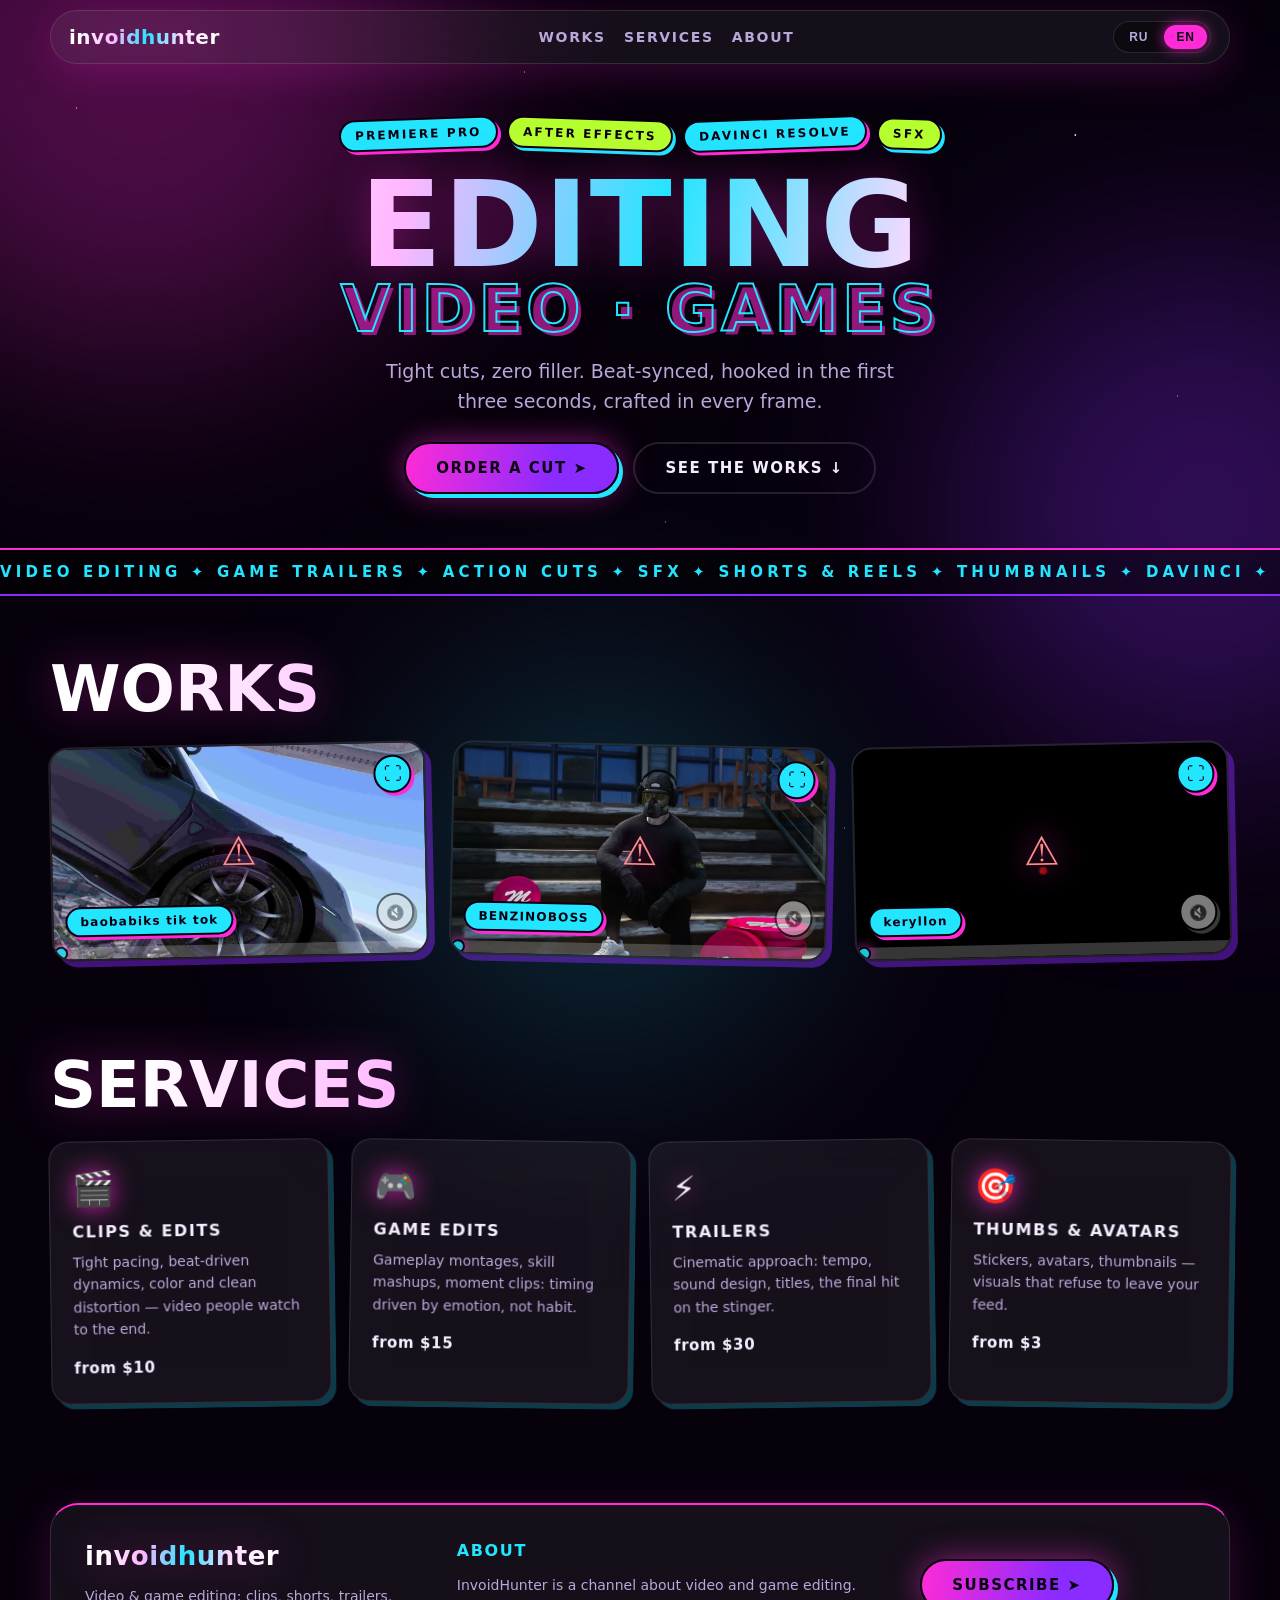
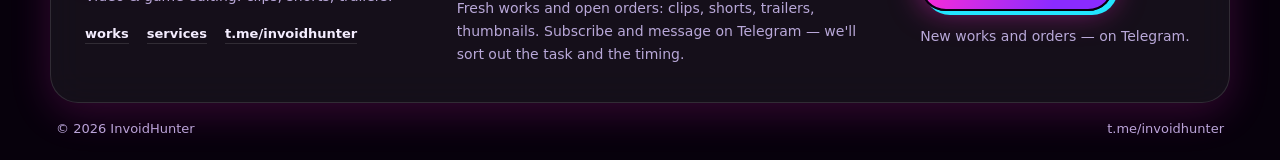
==== index.html @ 57410f60 "Add files via upload" ====
<!DOCTYPE html>
<html lang="ru">
<head>
<meta charset="utf-8">
<meta name="viewport" content="width=device-width, initial-scale=1">
<title>InvoidHunter — монтаж видео и игр</title>
<meta name="description" content="Монтаж видео и игр: клипы, шорты, трейлеры. Канал t.me/invoidhunter — живые примеры работ.">
<meta property="og:title" content="InvoidHunter — монтаж видео и игр">
<meta property="og:description" content="Клипы, шорты, трейлеры — плотный рез, бит в синхроне, хук за 3 секунды.">
<meta property="og:type" content="website">
<link rel="icon" type="image/png" href="favicon.png">
<link rel="stylesheet" href="styles.css">
<script type="application/json" id="media-list-fallback">[{"name":"baobabiks_tik_tok.mp4"},{"name":"baobabiks_tik_tok.jpg"},{"name":"BENZINOBOSS.mp4"},{"name":"BENZINOBOSS.jpg"},{"name":"keryllon.mp4"},{"name":"keryllon.jpg"}]</script>
</head>
<body>

<div class="blob blob-1" aria-hidden="true"></div>
<div class="blob blob-2" aria-hidden="true"></div>
<div class="blob blob-3" aria-hidden="true"></div>
<div class="stars" aria-hidden="true"></div>

<!-- слева: 3D-камера, следит за курсором (camera3d.js) · справа: таймлайн с REC -->
<div class="cam3d" id="cam3d" aria-hidden="true"></div>
<aside class="rail rail-right" aria-hidden="true">
  <span class="rec"><i></i>REC</span>
  <div class="track"><div class="playhead"></div></div>
  <span class="timecode" id="timecode">00:00:00</span>
</aside>

<header class="topbar glass">
  <a class="logo chrome" href="#top">InvoidHunter</a>
  <nav class="nav" aria-label="main">
    <a href="#works" data-i18n="nav_works">работы</a>
    <a href="#services" data-i18n="nav_services">услуги</a>
    <a href="#about" data-i18n="nav_about">о канале</a>
  </nav>
  <div class="lang" role="group" aria-label="language">
    <button class="lang-btn" id="lang-ru" type="button">RU</button>
    <button class="lang-btn" id="lang-en" type="button">EN</button>
  </div>
</header>

<main id="top">

  <!-- HERO -->
  <section class="hero">
    <div class="stickers" aria-hidden="true">
      <span class="chip">PREMIERE PRO</span>
      <span class="chip chip-alt">AFTER EFFECTS</span>
      <span class="chip">DAVINCI RESOLVE</span>
      <span class="chip chip-alt">SFX</span>
    </div>
    <h1 class="display">
      <span class="line1 chrome" data-i18n="hero_l1">МОНТАЖ</span>
      <span class="line2 outline" data-i18n="hero_l2">ВИДЕО · ИГР</span>
    </h1>
    <p class="hero-sub" data-i18n="hero_sub">Плотный рез без воды. Бит в синхроне, хук в первые три секунды, крафт в каждом кадре.</p>
    <div class="hero-cta">
      <a class="btn btn-acid" href="https://t.me/invoidhunter" target="_blank" rel="noopener" data-i18n="cta_order">ЗАКАЗАТЬ МОНТАЖ ➤</a>
      <a class="btn btn-ghost" href="#works" data-i18n="cta_works">СМОТРЕТЬ РАБОТЫ ↓</a>
    </div>
  </section>

  <!-- TICKER -->
  <div class="ticker" aria-hidden="true">
    <div class="ticker-track" id="ticker-track"></div>
  </div>

  <!-- WORKS -->
  <section id="works" class="section section-works">
    <h2 class="h2 chrome" data-i18n="works_h">РАБОТЫ</h2>
    <div class="grid" id="works-grid"></div>
    <div class="empty glass" id="works-empty" hidden>
      <p data-i18n="works_empty_1">Пока пусто. Закинь файлы (.mp4 / .webm / .png / .jpg) в папку <b>media</b> рядом с сайтом и обнови страницу.</p>
    </div>
  </section>

  <!-- SERVICES -->
  <section id="services" class="section">
    <h2 class="h2 chrome" data-i18n="services_h">УСЛУГИ</h2>
    <div class="service-grid">
      <article class="service glass tilt-l">
        <div class="s-icon" aria-hidden="true">🎬</div>
        <h3 data-i18n="s1_t">КЛИПЫ И РОЛИКИ</h3>
        <p data-i18n="s1_d">Плотный рез, динамика под бит, цвет и та самая грязь — видео, которое дожимают до конца.</p>
        <span class="price" data-i18n="s1_p">от 1 000 ₽</span>
      </article>
      <article class="service glass tilt-r">
        <div class="s-icon" aria-hidden="true">🎮</div>
        <h3 data-i18n="s2_t">ИГРОВОЙ МОНТАЖ</h3>
        <p data-i18n="s2_d">Летсплеи, скилл-мешапы, клипы по моментам: тайминги под эмоции, а не по шаблону.</p>
        <span class="price" data-i18n="s2_p">от 1 500 ₽</span>
      </article>
      <article class="service glass tilt-l">
        <div class="s-icon" aria-hidden="true">⚡</div>
        <h3 data-i18n="s3_t">ТРЕЙЛЕРЫ</h3>
        <p data-i18n="s3_d">Кинематографический подход: темп, саунд-дизайн, титры, финальный удар под стингер.</p>
        <span class="price" data-i18n="s3_p">от 3 000 ₽</span>
      </article>
      <article class="service glass tilt-r">
        <div class="s-icon" aria-hidden="true">🎯</div>
        <h3 data-i18n="s4_t">ПРЕВЬЮ И АВАТАРЫ</h3>
        <p data-i18n="s4_d">Стикеры, авы, миниатюры — визуал, который не отлипает от ленты.</p>
        <span class="price" data-i18n="s4_p">от 300 ₽</span>
      </article>
    </div>
  </section>

</main>

<!-- FOOTER (он же «о канале») -->
<footer class="footer" id="about">
  <div class="footer-main glass">
    <div class="footer-col footer-brand">
      <a class="logo chrome" href="#top">InvoidHunter</a>
      <p data-i18n="footer_tag">Монтаж видео и игр: клипы, шорты, трейлеры.</p>
      <nav class="footer-links" aria-label="footer">
        <a href="#works" data-i18n="nav_works">работы</a>
        <a href="#services" data-i18n="nav_services">услуги</a>
        <a href="https://t.me/invoidhunter" target="_blank" rel="noopener">t.me/invoidhunter</a>
      </nav>
    </div>

    <div class="footer-col footer-about">
      <h3 data-i18n="footer_about_h">О КАНАЛЕ</h3>
      <p data-i18n="footer_about_d">InvoidHunter — канал про монтаж видео и игровых роликов. Здесь свежие работы и приём заказов: клипы, шортсы, трейлеры, превью. Подпишись и напиши в Telegram — обсудим задачу и сроки.</p>
    </div>

    <div class="footer-col footer-cta">
      <a class="btn btn-acid" href="https://t.me/invoidhunter" target="_blank" rel="noopener" data-i18n="cta_join">ПОДПИСАТЬСЯ ➤</a>
      <p class="footer-hint" data-i18n="footer_hint">Новые работы и заказы — в Telegram.</p>
    </div>
  </div>

  <div class="footer-bottom">
    <span>© <span id="year">2026</span> InvoidHunter</span>
    <span>t.me/invoidhunter</span>
  </div>
</footer>

<script src="three.min.js"></script>
<script src="camera3d.js?v=2"></script>
<script src="app.js?v=20261025h"></script>

</body>
</html>
---- styles.css ----
/* invoidhunter — Y2K acid portfolio · static, no external deps
   Правило: наклон = свойство `rotate`, появление = `translate` + `opacity`,
   движение за курсором = `transform`. Они складываются, а не перебивают друг друга. */

:root {
  --bg: #07010c;
  --txt: #f4edff;
  --muted: #b9a8d9;
  --acid: #ff2bd6;
  --violet: #8a2bff;
  --cyan: #22e5ff;
  --lime: #b6ff2e;
  --ink: #0a0010;
  --glass: rgba(255, 255, 255, 0.06);
  --line: rgba(255, 255, 255, 0.12);
  --shadow: 0 10px 40px rgba(255, 43, 214, 0.18);
  --wrap: min(1180px, calc(100% - 24px));
}

* { margin: 0; padding: 0; box-sizing: border-box; }
html { scroll-behavior: smooth; }
body {
  background: var(--bg);
  color: var(--txt);
  font-family: "Segoe UI", system-ui, -apple-system, sans-serif;
  overflow-x: hidden;
  min-height: 100vh;
}
::selection { background: var(--acid); color: var(--ink); }
:focus-visible { outline: 2px solid var(--cyan); outline-offset: 3px; }

/* ---------- background ---------- */
.blob { position: fixed; border-radius: 50%; filter: blur(110px); z-index: 0; pointer-events: none; }
.blob-1 { width: 46vmax; height: 46vmax; top: -18vmax; left: -12vmax; background: rgba(255, 43, 214, 0.28); }
.blob-2 { width: 40vmax; height: 40vmax; top: 20vmax; right: -14vmax; background: rgba(138, 43, 255, 0.30); }
.blob-3 { width: 34vmax; height: 34vmax; bottom: -14vmax; left: 30vw; background: rgba(34, 229, 255, 0.16); }
.stars {
  position: fixed; inset: 0; z-index: 0; pointer-events: none; opacity: .8;
  background-image:
    radial-gradient(1.4px 1.4px at 6% 12%, #fff9 50%, transparent 51%),
    radial-gradient(1px 1px at 22% 40%, #ff9ee9aa 50%, transparent 51%),
    radial-gradient(1.5px 1.5px at 41% 8%, #fff7 50%, transparent 51%),
    radial-gradient(1px 1px at 63% 27%, #9eecffaa 50%, transparent 51%),
    radial-gradient(1.7px 1.7px at 84% 15%, #ffff 50%, transparent 51%),
    radial-gradient(1px 1px at 12% 72%, #ff8de099 50%, transparent 51%),
    radial-gradient(1.2px 1.2px at 52% 58%, #fff6 50%, transparent 51%),
    radial-gradient(1px 1px at 78% 66%, #b6ff2e88 50%, transparent 51%),
    radial-gradient(1.4px 1.4px at 92% 44%, #ff9ee999 50%, transparent 51%),
    radial-gradient(1px 1px at 34% 88%, #ffffff77 50%, transparent 51%),
    radial-gradient(1.2px 1.2px at 66% 92%, #9eecff77 50%, transparent 51%),
    radial-gradient(1px 1px at 4% 47%, #ff7ae5aa 50%, transparent 51%);
}

/* ---------- text effects ---------- */
.chrome {
  background: linear-gradient(100deg, #ffffff 8%, #ffb6ff 30%, #22e5ff 52%, #ffd9ff 74%, #ffffff 94%);
  -webkit-background-clip: text;
  background-clip: text;
  color: transparent;
  filter: drop-shadow(0 0 22px rgba(255, 43, 214, 0.35));
}
.outline {
  color: transparent;
  -webkit-text-stroke: 2px var(--cyan);
  text-shadow: 4px 4px 0 rgba(255, 43, 214, 0.55);
}

.glass {
  background: var(--glass);
  border: 1px solid var(--line);
  backdrop-filter: blur(18px);
  -webkit-backdrop-filter: blur(18px);
}

/* ---------- topbar ---------- */
.topbar {
  position: sticky; top: 10px; z-index: 50;
  margin: 10px auto 0; padding: 10px 18px;
  width: var(--wrap);
  display: flex; align-items: center; justify-content: space-between; gap: 16px;
  border-radius: 999px;
  box-shadow: var(--shadow);
}
.logo { font-size: 20px; font-weight: 900; letter-spacing: .5px; text-decoration: none; text-transform: lowercase; }
.nav { display: flex; gap: 18px; }
.nav a {
  color: var(--muted); text-decoration: none; font-weight: 600; font-size: 14px;
  letter-spacing: .12em; text-transform: uppercase;
  transition: color .2s ease, text-shadow .2s ease;
}
.nav a:hover { color: var(--acid); text-shadow: 0 0 14px rgba(255, 43, 214, .8); }
.lang { display: flex; gap: 4px; padding: 3px; border-radius: 999px; background: rgba(0, 0, 0, .35); border: 1px solid var(--line); }
.lang-btn {
  padding: 5px 12px; border-radius: 999px; border: none; cursor: pointer;
  background: transparent; color: var(--muted); font-weight: 800; font-size: 12px; letter-spacing: .08em;
  transition: background .2s ease, color .2s ease, box-shadow .2s ease;
}
.lang-btn.active { background: var(--acid); color: var(--ink); box-shadow: 0 0 14px rgba(255, 43, 214, .7); }
.lang-btn:not(.active):hover { color: var(--txt); }

/* ---------- hero (компактный, чтобы работы были видны сразу) ---------- */
.hero {
  position: relative; z-index: 1;
  width: var(--wrap);
  margin: 6vh auto 0; text-align: center;
}
.stickers { display: flex; flex-wrap: wrap; justify-content: center; gap: 10px; margin-bottom: 20px; }
.chip {
  font-weight: 800; font-size: 12px; letter-spacing: .18em;
  padding: 7px 14px; border-radius: 999px;
  color: var(--ink); background: var(--cyan);
  border: 2px solid var(--ink);
  box-shadow: 3px 3px 0 var(--acid);
  rotate: -2deg;
}
.chip-alt { background: var(--lime); box-shadow: 3px 3px 0 var(--cyan); rotate: 2deg; }
.display { line-height: .92; margin-bottom: 18px; }
.line1 { display: block; font-size: clamp(56px, 10vw, 120px); font-weight: 900; letter-spacing: .01em; }
.line2 { display: block; font-size: clamp(30px, 5.4vw, 64px); font-weight: 900; letter-spacing: .06em; }
.hero-sub { color: var(--muted); font-size: clamp(16px, 2vw, 19px); max-width: 560px; margin: 0 auto 26px; line-height: 1.55; }
.hero-cta { display: flex; flex-wrap: wrap; justify-content: center; gap: 14px; }

.btn {
  display: inline-block; padding: 15px 30px; border-radius: 999px;
  font-weight: 900; font-size: 15px; letter-spacing: .1em; text-decoration: none;
  transition: transform .18s ease, box-shadow .18s ease, border-color .18s ease;
}
.btn-acid {
  color: var(--ink);
  background: linear-gradient(100deg, var(--acid), var(--violet) 70%);
  border: 2px solid var(--ink);
  box-shadow: 4px 4px 0 var(--cyan), 0 0 30px rgba(255, 43, 214, .5);
}
.btn-acid:hover { transform: translate(-2px, -2px) scale(1.02); box-shadow: 6px 6px 0 var(--cyan), 0 0 44px rgba(255, 43, 214, .7); }
.btn-ghost { color: var(--txt); background: transparent; border: 2px solid var(--line); }
.btn-ghost:hover { border-color: var(--cyan); box-shadow: 0 0 20px rgba(34, 229, 255, .4); transform: translateY(-2px); }

/* ---------- ticker ---------- */
.ticker {
  position: relative; z-index: 1;
  margin-top: 6vh; overflow: hidden;
  border-top: 2px solid var(--acid); border-bottom: 2px solid var(--violet);
  background: rgba(0, 0, 0, .5);
  padding: 13px 0;
}
.ticker-track {
  display: flex; width: max-content;
  white-space: nowrap;
  font-weight: 900; font-size: 15px; letter-spacing: .28em;
  color: var(--cyan);
  animation: slide 26s linear infinite;
}
.ticker-track span { flex: none; padding-right: 4vw; } /* padding, не gap — иначе шов в -50% */
@keyframes slide { from { transform: translateX(0); } to { transform: translateX(-50%); } }
.ticker:hover .ticker-track { animation-play-state: paused; }

/* ---------- sections ---------- */
.section {
  position: relative; z-index: 1;
  width: var(--wrap);
  margin: 90px auto 0;
  scroll-margin-top: 80px;
}
.section-works { margin-top: 56px; }
.h2 { font-size: clamp(38px, 6vw, 64px); font-weight: 900; margin-bottom: 18px; }

/* ---------- works ---------- */
.grid { display: grid; grid-template-columns: repeat(3, 1fr); gap: 24px; }

.work {
  --tilt: -1.2deg;
  position: relative; border-radius: 20px; overflow: hidden;
  border: 2px solid var(--line); background: rgba(0, 0, 0, .35);
  cursor: pointer;
  box-shadow: 6px 6px 0 rgba(138, 43, 255, .45);
  rotate: var(--tilt);
  /* пока не появилась в зоне видимости */
  opacity: 0; translate: 0 24px;
  transition: opacity .6s ease, translate .6s ease, rotate .25s ease, scale .25s ease,
              border-color .25s ease, box-shadow .25s ease;
}
.work:nth-child(even) { --tilt: 1.2deg; }
.work.is-visible { opacity: 1; translate: 0 0; }
.work:hover { rotate: 0deg; scale: 1.015; border-color: var(--acid); box-shadow: 8px 8px 0 rgba(255, 43, 214, .5); }

.work video, .work img { width: 100%; display: block; aspect-ratio: 16 / 9; object-fit: cover; background: #000; }

.work-label {
  position: absolute; left: 12px; bottom: 22px;
  max-width: calc(100% - 70px);
  padding: 6px 13px; border-radius: 999px;
  font-weight: 800; font-size: 12px; letter-spacing: .1em;
  color: var(--ink); background: var(--cyan);
  border: 2px solid var(--ink); box-shadow: 3px 3px 0 var(--acid);
  overflow: hidden; text-overflow: ellipsis; white-space: nowrap;
  pointer-events: none;
}
.work-sound {
  position: absolute; right: 12px; bottom: 22px;
  width: 38px; height: 38px; border-radius: 50%;
  border: 2px solid var(--ink); cursor: pointer;
  background: var(--lime); color: var(--ink);
  font-size: 15px; line-height: 1;
  box-shadow: 3px 3px 0 var(--acid);
  transition: transform .15s ease, filter .15s ease;
  z-index: 3;
}
.work-sound:hover { transform: scale(1.12); }
.work-sound.is-off { filter: grayscale(1) opacity(.55); }

.work-fs {
  position: absolute; right: 12px; top: 12px;
  width: 38px; height: 38px; border-radius: 50%;
  border: 2px solid var(--ink); cursor: pointer;
  background: var(--cyan); color: var(--ink);
  font-size: 18px; line-height: 1;
  box-shadow: 3px 3px 0 var(--acid);
  transition: transform .15s ease;
  z-index: 3;
}
.work-fs:hover { transform: scale(1.12); }

/* в полном экране — видео целиком, без обрезки */
.work video:fullscreen { aspect-ratio: auto; object-fit: contain; background: #000; }
.work video:-webkit-full-screen { aspect-ratio: auto; object-fit: contain; background: #000; }

.play-badge {
  position: absolute; inset: 0;
  display: flex; align-items: center; justify-content: center;
  font-size: 54px; color: #fff;
  text-shadow: 0 0 30px rgba(255, 43, 214, .9), 0 0 12px rgba(0, 0, 0, .6);
  pointer-events: none;
  mix-blend-mode: screen;
}
.play-badge.hide { display: none; }
.play-badge.fail { color: #ff8a8a; font-size: 40px; mix-blend-mode: normal; }

/* таймлайн */
.vtime {
  position: absolute; left: 0; right: 0; bottom: 0; height: 12px;
  -webkit-appearance: none; appearance: none;
  background: linear-gradient(90deg, var(--acid) var(--p, 0%), rgba(255, 255, 255, .25) var(--p, 0%));
  border: none; cursor: pointer; opacity: .85;
  transition: opacity .2s ease;
  z-index: 2;
}
.vtime:hover { opacity: 1; }
.vtime::-webkit-slider-thumb {
  -webkit-appearance: none; appearance: none;
  width: 14px; height: 14px; border-radius: 50%;
  background: var(--cyan); border: 2px solid var(--ink);
  box-shadow: 0 0 12px var(--acid);
}
.vtime::-moz-range-thumb {
  width: 12px; height: 12px; border-radius: 50%;
  background: var(--cyan); border: 2px solid var(--ink);
}

.empty {
  border: 2px dashed var(--line); border-radius: 20px;
  padding: 40px 30px; text-align: center; color: var(--muted); line-height: 1.6;
}
.empty b { color: var(--cyan); }

/* ---------- services ---------- */
.service-grid { display: grid; grid-template-columns: repeat(4, 1fr); gap: 20px; }

.service {
  --tilt: -.8deg;
  --dx: 0px; --dy: 0px; --rz: 0deg;   /* выставляет JS по положению курсора */
  border-radius: 20px; padding: 26px 22px;
  box-shadow: 5px 5px 0 rgba(34, 229, 255, .25);
  rotate: var(--tilt);
  transform: translate(var(--dx), var(--dy)) rotate(var(--rz));
  opacity: 0; translate: 0 24px;
  transition: opacity .6s ease, translate .6s ease, transform .18s ease-out, box-shadow .25s ease;
  will-change: transform;
}
.service.tilt-r { --tilt: .8deg; }
.service.is-visible { opacity: 1; translate: 0 0; }
.service:hover { box-shadow: 0 14px 44px rgba(255, 43, 214, .35); }
.service:hover .s-icon { animation: wiggle .5s ease-in-out infinite alternate; }

@keyframes wiggle {
  from { transform: rotate(-14deg) translateY(0); }
  to   { transform: rotate(14deg)  translateY(-4px); }
}

.s-icon { display: inline-block; font-size: 34px; margin-bottom: 14px; filter: drop-shadow(0 0 12px rgba(255, 43, 214, .8)); }
.service h3 { font-size: 16px; font-weight: 900; letter-spacing: .1em; margin-bottom: 10px; color: var(--txt); }
.service p { color: var(--muted); font-size: 14px; line-height: 1.6; margin-bottom: 18px; }
.price {
  display: block;
  font-weight: 700; font-size: 15px; letter-spacing: .04em;
  color: var(--txt);
}

/* чипы в hero шевелятся (анимируем translate/rotate, базовый rotate не ломается) */
@keyframes shimmy {
  from { translate: -4px 0; rotate: -3deg; }
  to   { translate: 4px 0;  rotate: 3deg; }
}
.chip:hover { animation: shimmy .9s ease-in-out infinite alternate; }

/* ---------- footer ---------- */
.footer {
  position: relative; z-index: 1;
  width: var(--wrap);
  margin: 100px auto 24px;
  scroll-margin-top: 80px;
}
.footer-main {
  display: grid; grid-template-columns: 1.1fr 1.4fr .9fr; gap: 36px;
  padding: 36px 34px; border-radius: 28px;
  border-top: 2px solid var(--acid);
  box-shadow: var(--shadow);
}
.footer-col { display: flex; flex-direction: column; gap: 14px; }
.footer-brand p, .footer-about p, .footer-hint { color: var(--muted); font-size: 14px; line-height: 1.65; }
.footer-brand .logo { font-size: 26px; align-self: flex-start; }
.footer-links { display: flex; flex-wrap: wrap; gap: 8px 18px; margin-top: 4px; }
.footer-links a {
  color: var(--txt); font-size: 13px; font-weight: 600; text-decoration: none;
  border-bottom: 1px solid var(--line); padding-bottom: 2px;
  transition: color .2s ease, border-color .2s ease;
}
.footer-links a:hover { color: var(--cyan); border-color: var(--cyan); }
.footer-about h3 { font-size: 16px; font-weight: 900; letter-spacing: .1em; color: var(--cyan); }
.footer-about p { max-width: 52ch; }
.footer-cta { align-items: flex-start; justify-content: center; }
.footer-bottom {
  display: flex; justify-content: space-between; flex-wrap: wrap; gap: 8px;
  padding: 18px 6px 0; color: var(--muted); font-size: 13px;
}

/* ---------- 3D-камера слева (только на широких экранах) ---------- */
.cam3d {
  display: none;
  position: fixed; z-index: 1; left: 0; bottom: 16px;
  width: clamp(90px, calc((100vw - 1180px) / 2 - 12px), 260px);
  aspect-ratio: 1 / 1.25;
  pointer-events: none;
}
.cam3d canvas { width: 100%; height: 100%; display: block; }
html.cam-hover, html.cam-hover body { cursor: pointer; } /* курсор-«рука» над моделью камеры */

/* реплика камеры по клику */
.cam-bubble {
  position: fixed; z-index: 60; max-width: 230px;
  padding: 10px 16px; border-radius: 18px;
  font-weight: 800; font-size: 13px; line-height: 1.35;
  color: var(--ink); background: var(--lime);
  border: 2px solid var(--ink); box-shadow: 3px 3px 0 var(--acid);
  pointer-events: none;
  opacity: 0; translate: 0 8px; scale: .92; transform-origin: 20px 100%;
  transition: opacity .2s ease, translate .2s ease, scale .2s ease;
}
.cam-bubble::after { /* хвостик к камере */
  content: ""; position: absolute; left: 22px; bottom: -9px;
  width: 14px; height: 14px; background: var(--lime);
  border-right: 2px solid var(--ink); border-bottom: 2px solid var(--ink);
  rotate: 45deg;
}
.cam-bubble.show { opacity: 1; translate: 0 0; scale: 1; }
@media (min-width: 1400px) { .cam3d { display: block; } }

/* ---------- правая рейка: таймлайн + REC (только на широких экранах) ---------- */
.rail {
  display: none;
  position: fixed; z-index: 1; top: 96px; bottom: 24px; width: 40px;
  pointer-events: none;
}
.rail-right { right: 10px; flex-direction: column; align-items: center; gap: 10px; }

.rec {
  display: flex; align-items: center; gap: 5px;
  font: 800 10px/1 "Segoe UI", system-ui, sans-serif; letter-spacing: .12em; color: var(--muted);
}
.rec i {
  width: 8px; height: 8px; border-radius: 50%;
  background: #ff3b3b; box-shadow: 0 0 10px #ff3b3b;
  animation: blink 1.2s steps(2, jump-none) infinite;
}
@keyframes blink { from { opacity: 1; } to { opacity: .2; } }

.track {
  position: relative; flex: 1; width: 14px;
  background: repeating-linear-gradient(to bottom, var(--line) 0 1px, transparent 1px 14px) right 0 / 8px 100% no-repeat;
  border-right: 1px solid var(--line);
}
.playhead {
  position: absolute; left: -14px; right: -4px; height: 2px;
  top: calc(var(--prog, 0) * 1%);
  background: var(--acid); box-shadow: 0 0 12px var(--acid);
}
.playhead::before {
  content: ""; position: absolute; left: 0; top: -4px;
  border: 5px solid transparent; border-left: 8px solid var(--acid); border-right: 0;
}
.timecode {
  font: 700 10px/1 ui-monospace, "Cascadia Mono", Consolas, monospace;
  letter-spacing: -.02em; color: var(--cyan); text-shadow: 0 0 8px rgba(34,229,255,.6);
}

@media (min-width: 1320px) { .rail { display: flex; } }

/* ---------- responsive ---------- */
@media (max-width: 1000px) {
  .grid { grid-template-columns: repeat(2, 1fr); }
  .service-grid { grid-template-columns: repeat(2, 1fr); }
  .footer-main { grid-template-columns: 1fr 1fr; }
  .footer-about { grid-column: 1 / -1; order: 3; }
}
@media (max-width: 640px) {
  .nav { display: none; }
  .grid, .service-grid, .footer-main { grid-template-columns: 1fr; }
  .footer-about { grid-column: auto; order: 0; }
  .topbar { top: 8px; }
  .footer-main { padding: 28px 22px; }
}

/* ---------- reduced motion ---------- */
@media (prefers-reduced-motion: reduce) {
  html { scroll-behavior: auto; }
  .ticker-track, .chip:hover, .service:hover .s-icon, .rec i { animation: none; }
  .work, .service { opacity: 1; translate: none; transition: none; }
  .service { transform: none; }
  .cam-bubble { transition: none; }
}
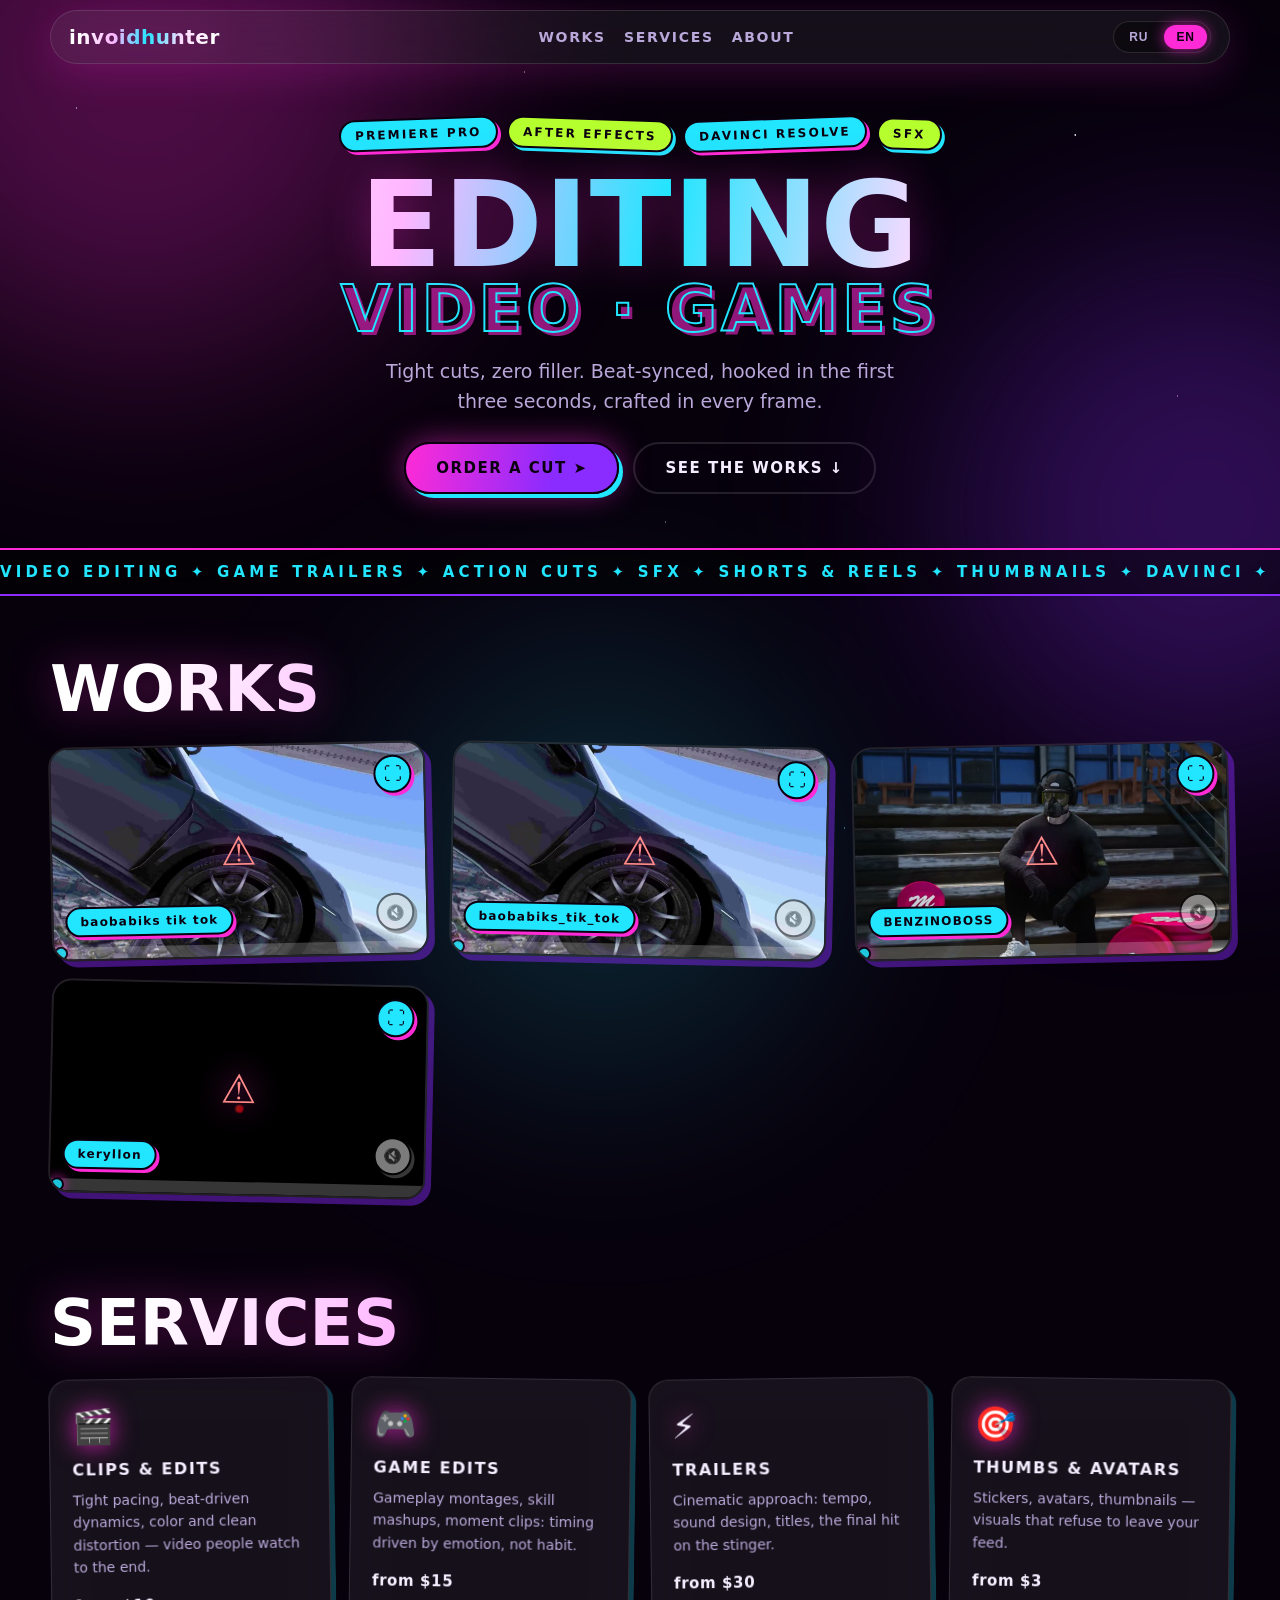
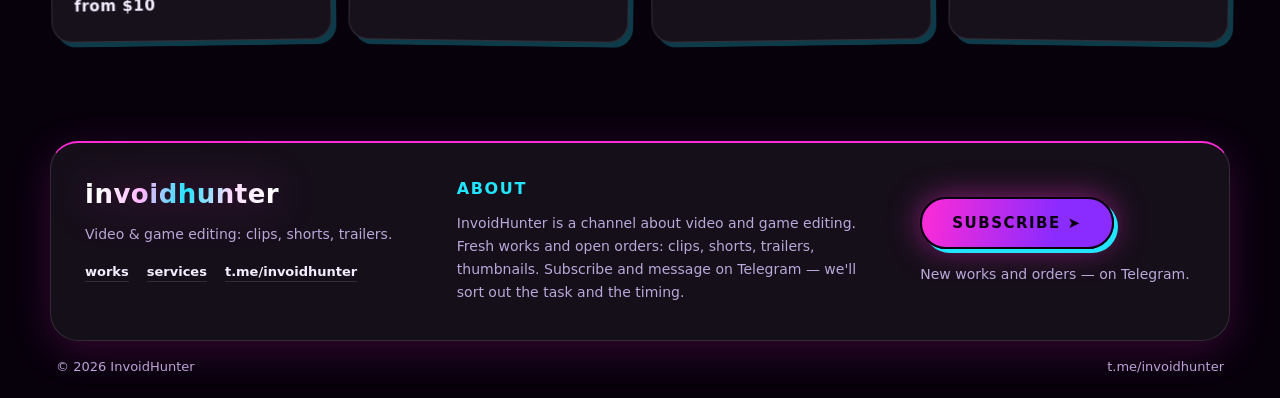
==== commit e32d407a: "Add files via upload" ====
--- a/index.html
+++ b/index.html
@@ -2,6 +2,21 @@
 <html lang="ru">
 <head>
 <meta charset="utf-8">
+<meta http-equiv="Cache-Control" content="no-cache, no-store, must-revalidate">
+<meta http-equiv="Pragma" content="no-cache">
+<meta http-equiv="Expires" content="0">
+<script>
+/* сброс кеша при каждом заходе: css/js грузятся с уникальным ?v=, плюс чистим Cache Storage и service worker'ы */
+window.__BUST = Date.now();
+(function () {
+  try {
+    if (window.caches) caches.keys().then(function (ks) { ks.forEach(function (k) { caches.delete(k); }); });
+    if (navigator.serviceWorker) navigator.serviceWorker.getRegistrations().then(function (rs) { rs.forEach(function (r) { r.unregister(); }); });
+  } catch (e) { /* не критично */ }
+  document.write('<link rel="stylesheet" href="styles.css?v=' + window.__BUST + '">');
+})();
+</script>
+<noscript><link rel="stylesheet" href="styles.css"></noscript>
 <meta name="viewport" content="width=device-width, initial-scale=1">
 <title>InvoidHunter — монтаж видео и игр</title>
 <meta name="description" content="Монтаж видео и игр: клипы, шорты, трейлеры. Канал t.me/invoidhunter — живые примеры работ.">
@@ -9,7 +24,6 @@
 <meta property="og:description" content="Клипы, шорты, трейлеры — плотный рез, бит в синхроне, хук за 3 секунды.">
 <meta property="og:type" content="website">
 <link rel="icon" type="image/png" href="favicon.png">
-<link rel="stylesheet" href="styles.css">
 <script type="application/json" id="media-list-fallback">[{"name":"baobabiks_tik_tok.mp4"},{"name":"baobabiks_tik_tok.jpg"},{"name":"BENZINOBOSS.mp4"},{"name":"BENZINOBOSS.jpg"},{"name":"keryllon.mp4"},{"name":"keryllon.jpg"}]</script>
 </head>
 <body>
@@ -138,9 +152,15 @@
   </div>
 </footer>
 
-<script src="three.min.js"></script>
-<script src="camera3d.js?v=2"></script>
-<script src="app.js?v=20261025h"></script>
+<script>
+/* порядок выполнения сохраняется (async=false), каждый файл с уникальным ?v= */
+["three.min.js", "camera3d.js", "app.js"].forEach(function (src) {
+  var el = document.createElement("script");
+  el.src = src + "?v=" + window.__BUST;
+  el.async = false;
+  document.body.appendChild(el);
+});
+</script>
 
 </body>
 </html>
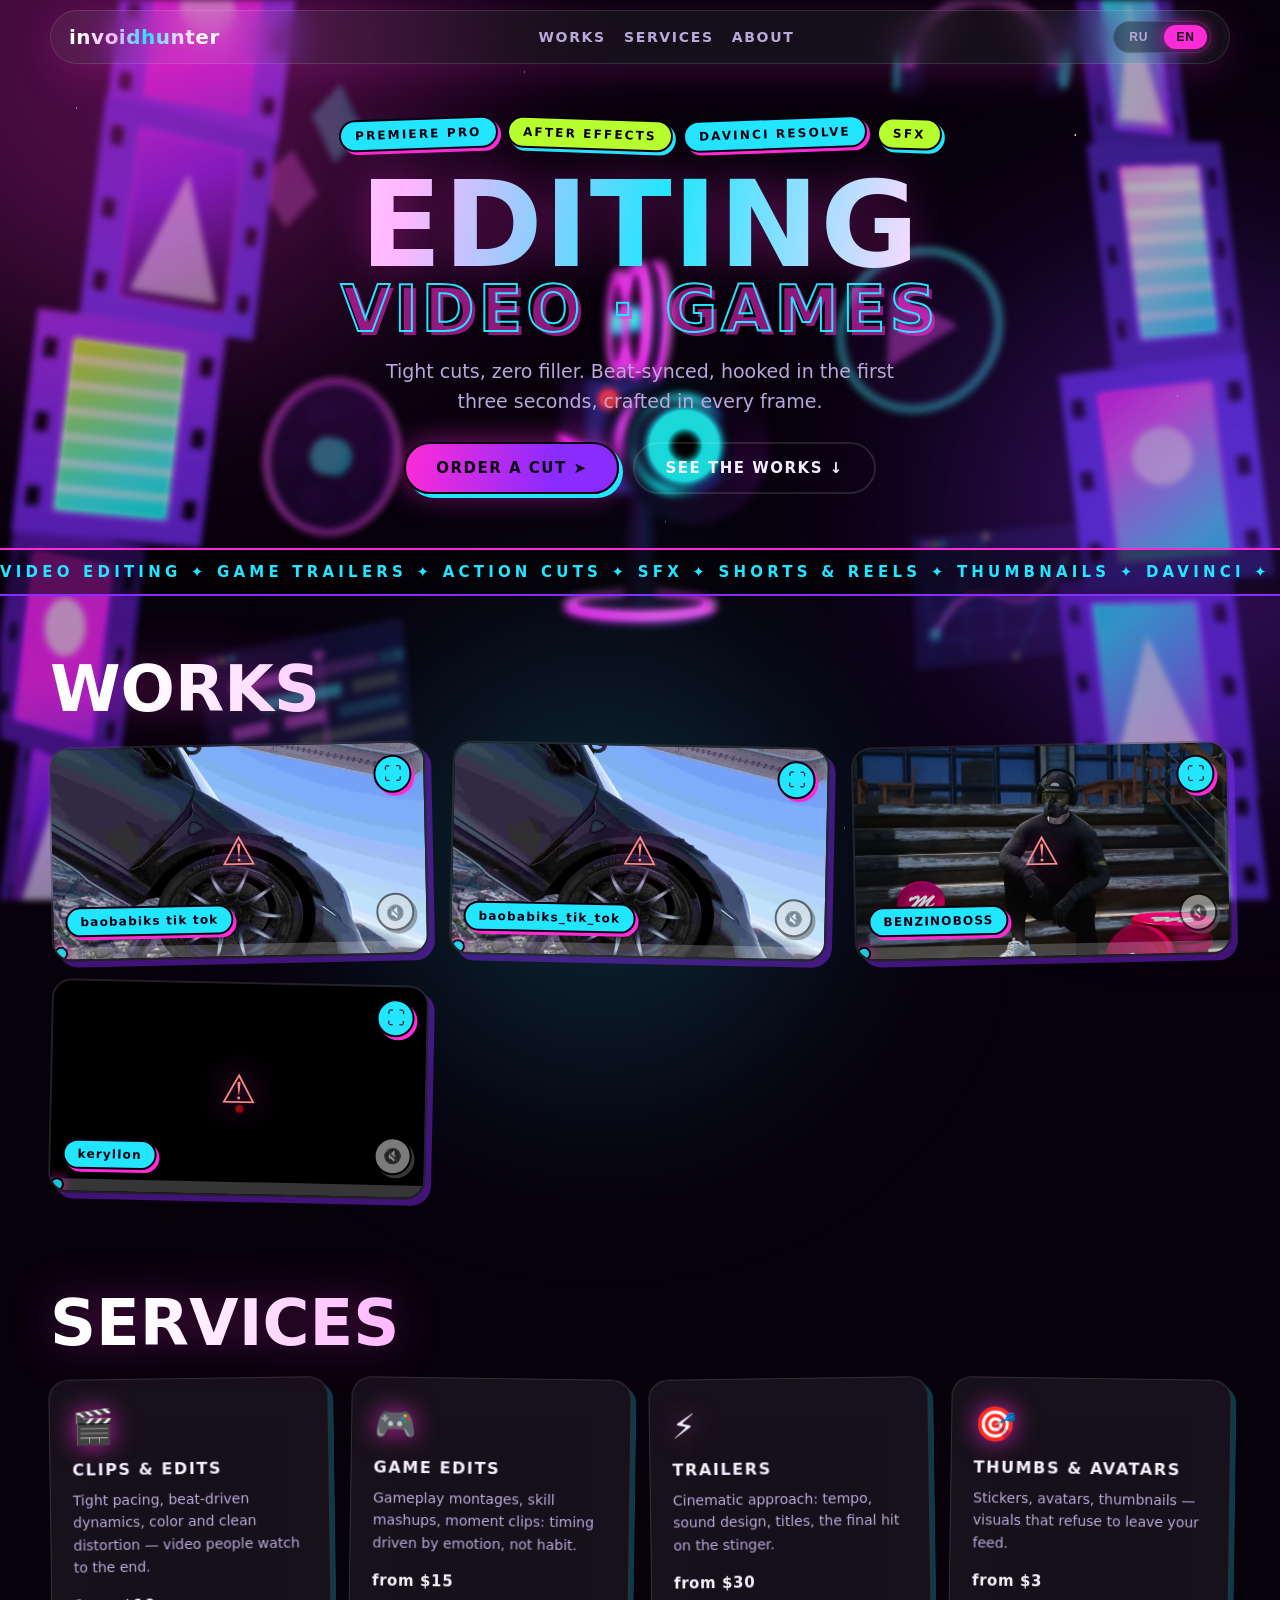
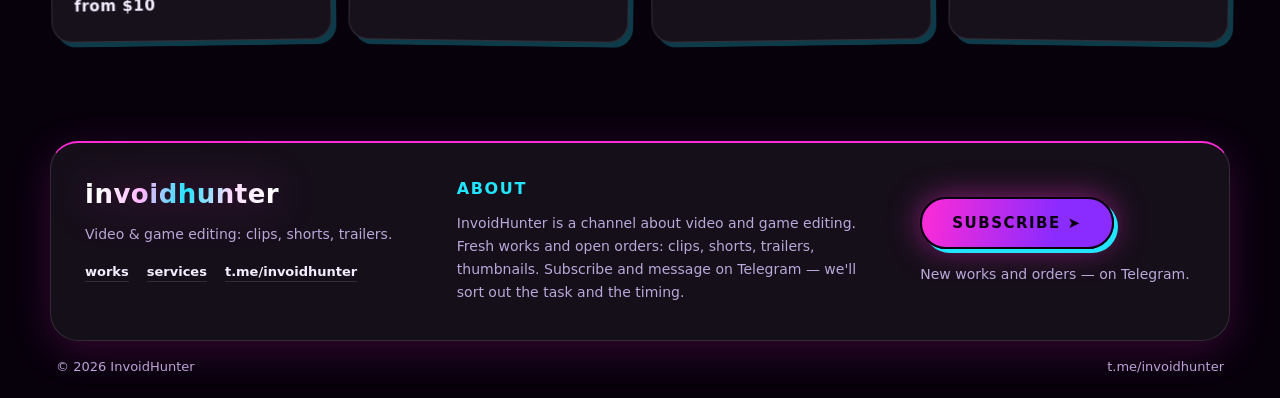
==== commit 80918e85: "Add files via upload" ====
--- a/index.html
+++ b/index.html
@@ -28,13 +28,16 @@
 </head>
 <body>
 
+<!-- 3D-плёнка по бокам (film3d.js): фон, блюр, реагирует на скролл -->
+<div class="film3d" id="film3d" aria-hidden="true"></div>
+<!-- 3D-камера: фон-«глаз», следит за курсором (camera3d.js) — до блобов, чтобы они перекрывали её -->
+<div class="cam3d" id="cam3d" aria-hidden="true"></div>
 <div class="blob blob-1" aria-hidden="true"></div>
 <div class="blob blob-2" aria-hidden="true"></div>
 <div class="blob blob-3" aria-hidden="true"></div>
 <div class="stars" aria-hidden="true"></div>
 
 <!-- слева: 3D-камера, следит за курсором (camera3d.js) · справа: таймлайн с REC -->
-<div class="cam3d" id="cam3d" aria-hidden="true"></div>
 <aside class="rail rail-right" aria-hidden="true">
   <span class="rec"><i></i>REC</span>
   <div class="track"><div class="playhead"></div></div>
@@ -154,7 +157,7 @@
 
 <script>
 /* порядок выполнения сохраняется (async=false), каждый файл с уникальным ?v= */
-["three.min.js", "camera3d.js", "app.js"].forEach(function (src) {
+["three.min.js", "camera3d.js", "film3d.js", "app.js"].forEach(function (src) {
   var el = document.createElement("script");
   el.src = src + "?v=" + window.__BUST;
   el.async = false;
--- a/styles.css
+++ b/styles.css
@@ -335,14 +335,26 @@
 
 /* ---------- 3D-камера слева (только на широких экранах) ---------- */
 .cam3d {
-  display: none;
-  position: fixed; z-index: 1; left: 0; bottom: 16px;
-  width: clamp(90px, calc((100vw - 1180px) / 2 - 12px), 260px);
+  position: fixed; z-index: 0; left: 50%; top: 50%;   /* за контентом, под блобами и звёздами */
+  translate: -50% -50%;
+  width: min(72vw, 62vh, 780px);
   aspect-ratio: 1 / 1.25;
   pointer-events: none;
+  filter: blur(4px) saturate(1.3) brightness(1.5);                  /* «глаз» из-за стекла */
+  opacity: .85;
 }
 .cam3d canvas { width: 100%; height: 100%; display: block; }
 html.cam-hover, html.cam-hover body { cursor: pointer; } /* курсор-«рука» над моделью камеры */
+
+/* ---------- 3D-плёнка по бокам: за фоном, в блюре ---------- */
+.film3d {
+  position: fixed; inset: 0; z-index: 0;
+  pointer-events: none;
+  filter: blur(3px) saturate(1.2) brightness(1.25);
+  opacity: .7;
+}
+.film3d canvas { width: 100%; height: 100%; display: block; }
+@media (max-width: 699px) { .film3d { display: none; } }
 
 /* реплика камеры по клику */
 .cam-bubble {
@@ -362,7 +374,7 @@
   rotate: 45deg;
 }
 .cam-bubble.show { opacity: 1; translate: 0 0; scale: 1; }
-@media (min-width: 1400px) { .cam3d { display: block; } }
+@media (max-width: 699px) { .cam3d { display: none; } }
 
 /* ---------- правая рейка: таймлайн + REC (только на широких экранах) ---------- */
 .rail {
--- a/styles.css
+++ b/styles.css
@@ -335,14 +335,26 @@
 
 /* ---------- 3D-камера слева (только на широких экранах) ---------- */
 .cam3d {
-  display: none;
-  position: fixed; z-index: 1; left: 0; bottom: 16px;
-  width: clamp(90px, calc((100vw - 1180px) / 2 - 12px), 260px);
+  position: fixed; z-index: 0; left: 50%; top: 50%;   /* за контентом, под блобами и звёздами */
+  translate: -50% -50%;
+  width: min(72vw, 62vh, 780px);
   aspect-ratio: 1 / 1.25;
   pointer-events: none;
+  filter: blur(4px) saturate(1.3) brightness(1.5);                  /* «глаз» из-за стекла */
+  opacity: .85;
 }
 .cam3d canvas { width: 100%; height: 100%; display: block; }
 html.cam-hover, html.cam-hover body { cursor: pointer; } /* курсор-«рука» над моделью камеры */
+
+/* ---------- 3D-плёнка по бокам: за фоном, в блюре ---------- */
+.film3d {
+  position: fixed; inset: 0; z-index: 0;
+  pointer-events: none;
+  filter: blur(3px) saturate(1.2) brightness(1.25);
+  opacity: .7;
+}
+.film3d canvas { width: 100%; height: 100%; display: block; }
+@media (max-width: 699px) { .film3d { display: none; } }
 
 /* реплика камеры по клику */
 .cam-bubble {
@@ -362,7 +374,7 @@
   rotate: 45deg;
 }
 .cam-bubble.show { opacity: 1; translate: 0 0; scale: 1; }
-@media (min-width: 1400px) { .cam3d { display: block; } }
+@media (max-width: 699px) { .cam3d { display: none; } }
 
 /* ---------- правая рейка: таймлайн + REC (только на широких экранах) ---------- */
 .rail {
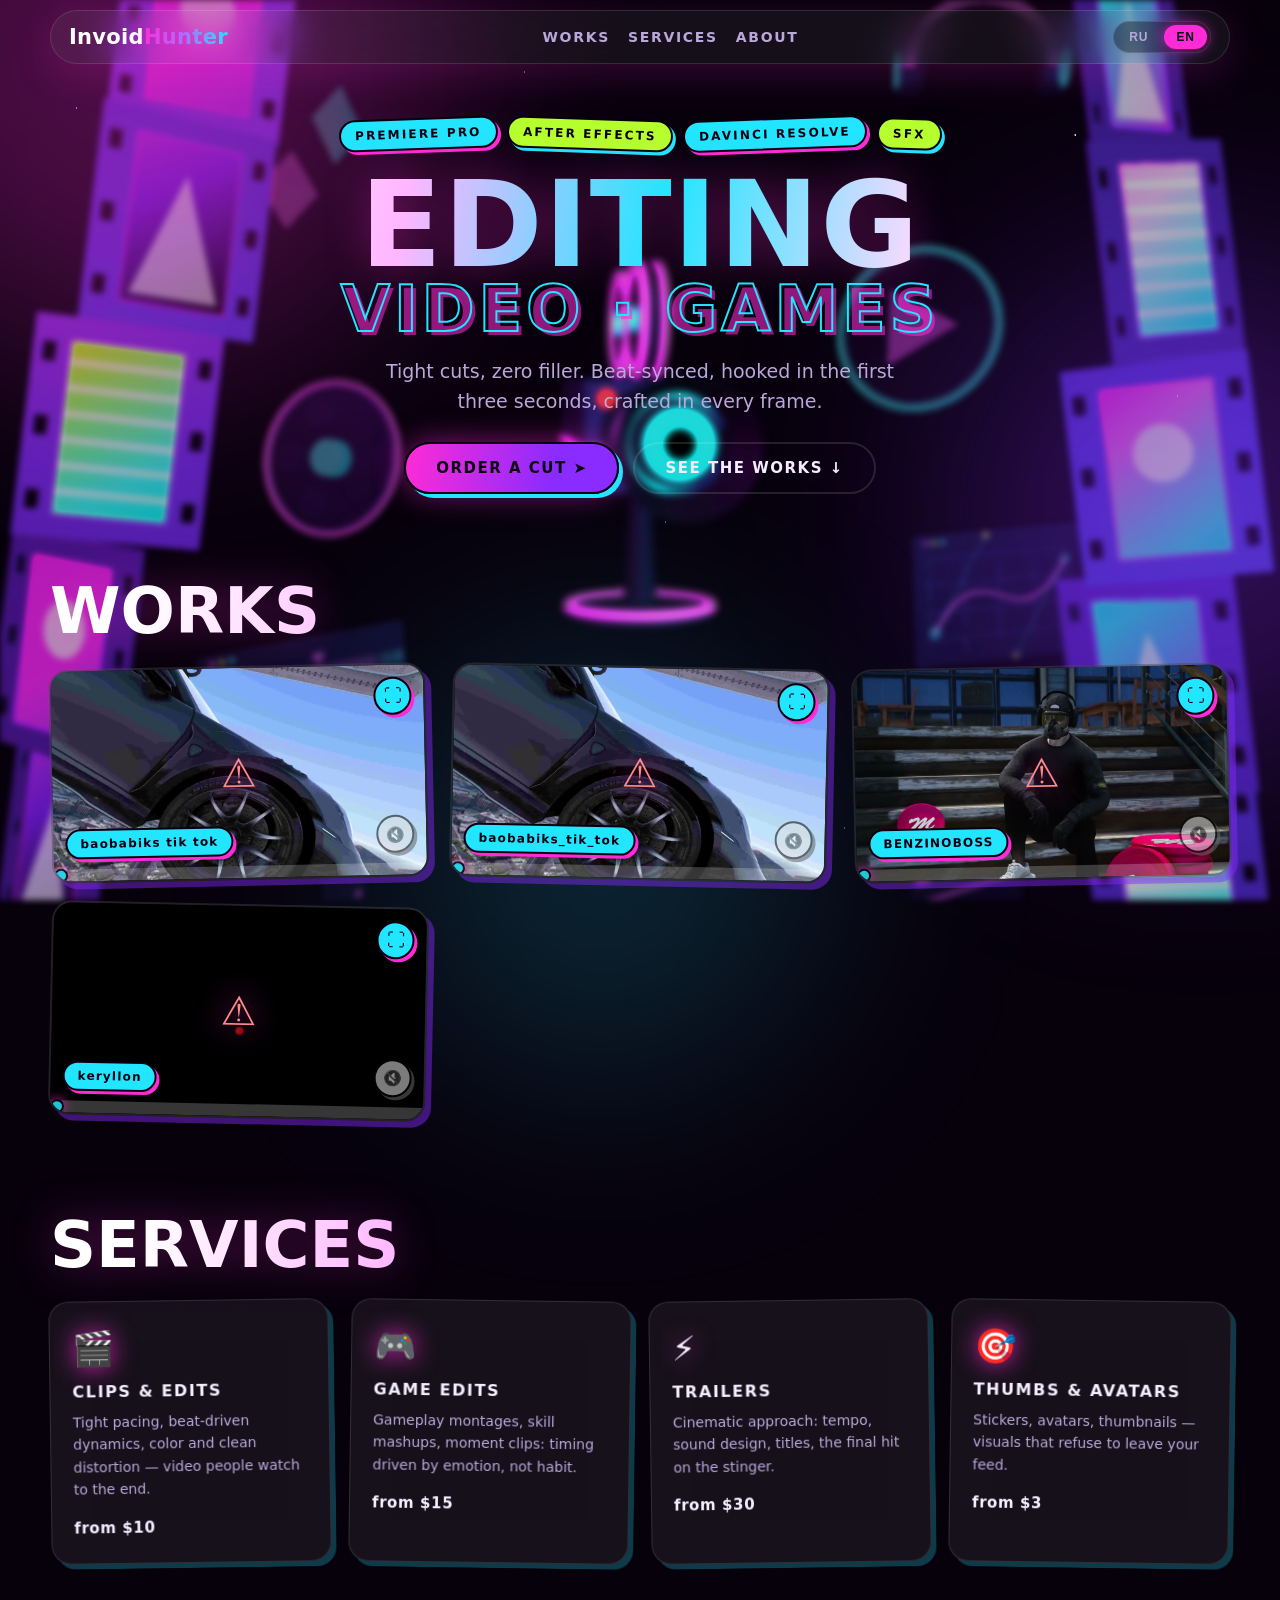
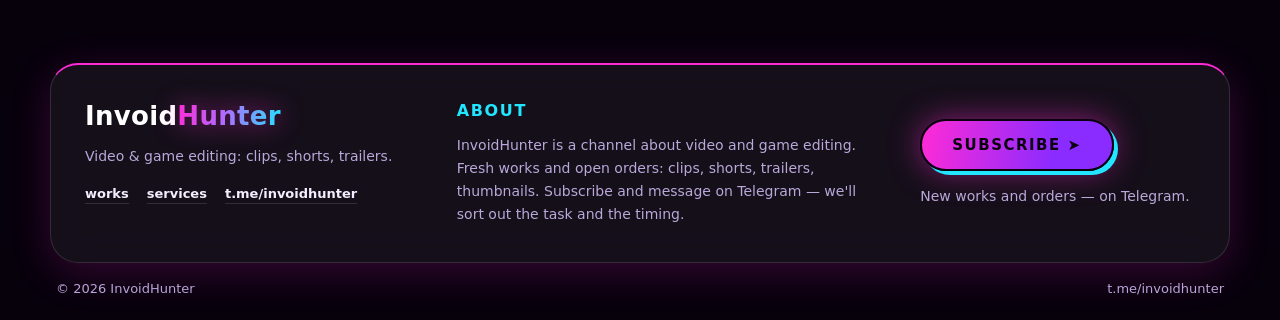
==== commit 633d4638: "Add files via upload" ====
--- a/index.html
+++ b/index.html
@@ -45,7 +45,7 @@
 </aside>
 
 <header class="topbar glass">
-  <a class="logo chrome" href="#top">InvoidHunter</a>
+  <a class="logo" href="#top" aria-label="InvoidHunter"><b>Invoid</b><i>Hunter</i></a>
   <nav class="nav" aria-label="main">
     <a href="#works" data-i18n="nav_works">работы</a>
     <a href="#services" data-i18n="nav_services">услуги</a>
@@ -77,11 +77,6 @@
       <a class="btn btn-ghost" href="#works" data-i18n="cta_works">СМОТРЕТЬ РАБОТЫ ↓</a>
     </div>
   </section>
-
-  <!-- TICKER -->
-  <div class="ticker" aria-hidden="true">
-    <div class="ticker-track" id="ticker-track"></div>
-  </div>
 
   <!-- WORKS -->
   <section id="works" class="section section-works">
@@ -129,7 +124,7 @@
 <footer class="footer" id="about">
   <div class="footer-main glass">
     <div class="footer-col footer-brand">
-      <a class="logo chrome" href="#top">InvoidHunter</a>
+      <a class="logo" href="#top" aria-label="InvoidHunter"><b>Invoid</b><i>Hunter</i></a>
       <p data-i18n="footer_tag">Монтаж видео и игр: клипы, шорты, трейлеры.</p>
       <nav class="footer-links" aria-label="footer">
         <a href="#works" data-i18n="nav_works">работы</a>
--- a/styles.css
+++ b/styles.css
@@ -81,7 +81,14 @@
   border-radius: 999px;
   box-shadow: var(--shadow);
 }
-.logo { font-size: 20px; font-weight: 900; letter-spacing: .5px; text-decoration: none; text-transform: lowercase; }
+.logo { font-size: 21px; font-weight: 900; letter-spacing: .3px; text-decoration: none; white-space: nowrap; }
+.logo b { color: #fff; font-weight: 900; }
+.logo i {
+  font-style: normal;
+  background: linear-gradient(100deg, var(--acid) 0%, #b06bff 45%, var(--cyan) 100%);
+  -webkit-background-clip: text; background-clip: text; color: transparent;
+  filter: drop-shadow(0 0 12px rgba(255, 43, 214, .55));
+}
 .nav { display: flex; gap: 18px; }
 .nav a {
   color: var(--muted); text-decoration: none; font-weight: 600; font-size: 14px;
@@ -135,25 +142,6 @@
 .btn-ghost { color: var(--txt); background: transparent; border: 2px solid var(--line); }
 .btn-ghost:hover { border-color: var(--cyan); box-shadow: 0 0 20px rgba(34, 229, 255, .4); transform: translateY(-2px); }
 
-/* ---------- ticker ---------- */
-.ticker {
-  position: relative; z-index: 1;
-  margin-top: 6vh; overflow: hidden;
-  border-top: 2px solid var(--acid); border-bottom: 2px solid var(--violet);
-  background: rgba(0, 0, 0, .5);
-  padding: 13px 0;
-}
-.ticker-track {
-  display: flex; width: max-content;
-  white-space: nowrap;
-  font-weight: 900; font-size: 15px; letter-spacing: .28em;
-  color: var(--cyan);
-  animation: slide 26s linear infinite;
-}
-.ticker-track span { flex: none; padding-right: 4vw; } /* padding, не gap — иначе шов в -50% */
-@keyframes slide { from { transform: translateX(0); } to { transform: translateX(-50%); } }
-.ticker:hover .ticker-track { animation-play-state: paused; }
-
 /* ---------- sections ---------- */
 .section {
   position: relative; z-index: 1;
@@ -161,7 +149,7 @@
   margin: 90px auto 0;
   scroll-margin-top: 80px;
 }
-.section-works { margin-top: 56px; }
+.section-works { margin-top: 80px; }
 .h2 { font-size: clamp(38px, 6vw, 64px); font-weight: 900; margin-bottom: 18px; }
 
 /* ---------- works ---------- */
@@ -434,7 +422,7 @@
 /* ---------- reduced motion ---------- */
 @media (prefers-reduced-motion: reduce) {
   html { scroll-behavior: auto; }
-  .ticker-track, .chip:hover, .service:hover .s-icon, .rec i { animation: none; }
+  .chip:hover, .service:hover .s-icon, .rec i { animation: none; }
   .work, .service { opacity: 1; translate: none; transition: none; }
   .service { transform: none; }
   .cam-bubble { transition: none; }
--- a/styles.css
+++ b/styles.css
@@ -81,7 +81,14 @@
   border-radius: 999px;
   box-shadow: var(--shadow);
 }
-.logo { font-size: 20px; font-weight: 900; letter-spacing: .5px; text-decoration: none; text-transform: lowercase; }
+.logo { font-size: 21px; font-weight: 900; letter-spacing: .3px; text-decoration: none; white-space: nowrap; }
+.logo b { color: #fff; font-weight: 900; }
+.logo i {
+  font-style: normal;
+  background: linear-gradient(100deg, var(--acid) 0%, #b06bff 45%, var(--cyan) 100%);
+  -webkit-background-clip: text; background-clip: text; color: transparent;
+  filter: drop-shadow(0 0 12px rgba(255, 43, 214, .55));
+}
 .nav { display: flex; gap: 18px; }
 .nav a {
   color: var(--muted); text-decoration: none; font-weight: 600; font-size: 14px;
@@ -135,25 +142,6 @@
 .btn-ghost { color: var(--txt); background: transparent; border: 2px solid var(--line); }
 .btn-ghost:hover { border-color: var(--cyan); box-shadow: 0 0 20px rgba(34, 229, 255, .4); transform: translateY(-2px); }
 
-/* ---------- ticker ---------- */
-.ticker {
-  position: relative; z-index: 1;
-  margin-top: 6vh; overflow: hidden;
-  border-top: 2px solid var(--acid); border-bottom: 2px solid var(--violet);
-  background: rgba(0, 0, 0, .5);
-  padding: 13px 0;
-}
-.ticker-track {
-  display: flex; width: max-content;
-  white-space: nowrap;
-  font-weight: 900; font-size: 15px; letter-spacing: .28em;
-  color: var(--cyan);
-  animation: slide 26s linear infinite;
-}
-.ticker-track span { flex: none; padding-right: 4vw; } /* padding, не gap — иначе шов в -50% */
-@keyframes slide { from { transform: translateX(0); } to { transform: translateX(-50%); } }
-.ticker:hover .ticker-track { animation-play-state: paused; }
-
 /* ---------- sections ---------- */
 .section {
   position: relative; z-index: 1;
@@ -161,7 +149,7 @@
   margin: 90px auto 0;
   scroll-margin-top: 80px;
 }
-.section-works { margin-top: 56px; }
+.section-works { margin-top: 80px; }
 .h2 { font-size: clamp(38px, 6vw, 64px); font-weight: 900; margin-bottom: 18px; }
 
 /* ---------- works ---------- */
@@ -434,7 +422,7 @@
 /* ---------- reduced motion ---------- */
 @media (prefers-reduced-motion: reduce) {
   html { scroll-behavior: auto; }
-  .ticker-track, .chip:hover, .service:hover .s-icon, .rec i { animation: none; }
+  .chip:hover, .service:hover .s-icon, .rec i { animation: none; }
   .work, .service { opacity: 1; translate: none; transition: none; }
   .service { transform: none; }
   .cam-bubble { transition: none; }
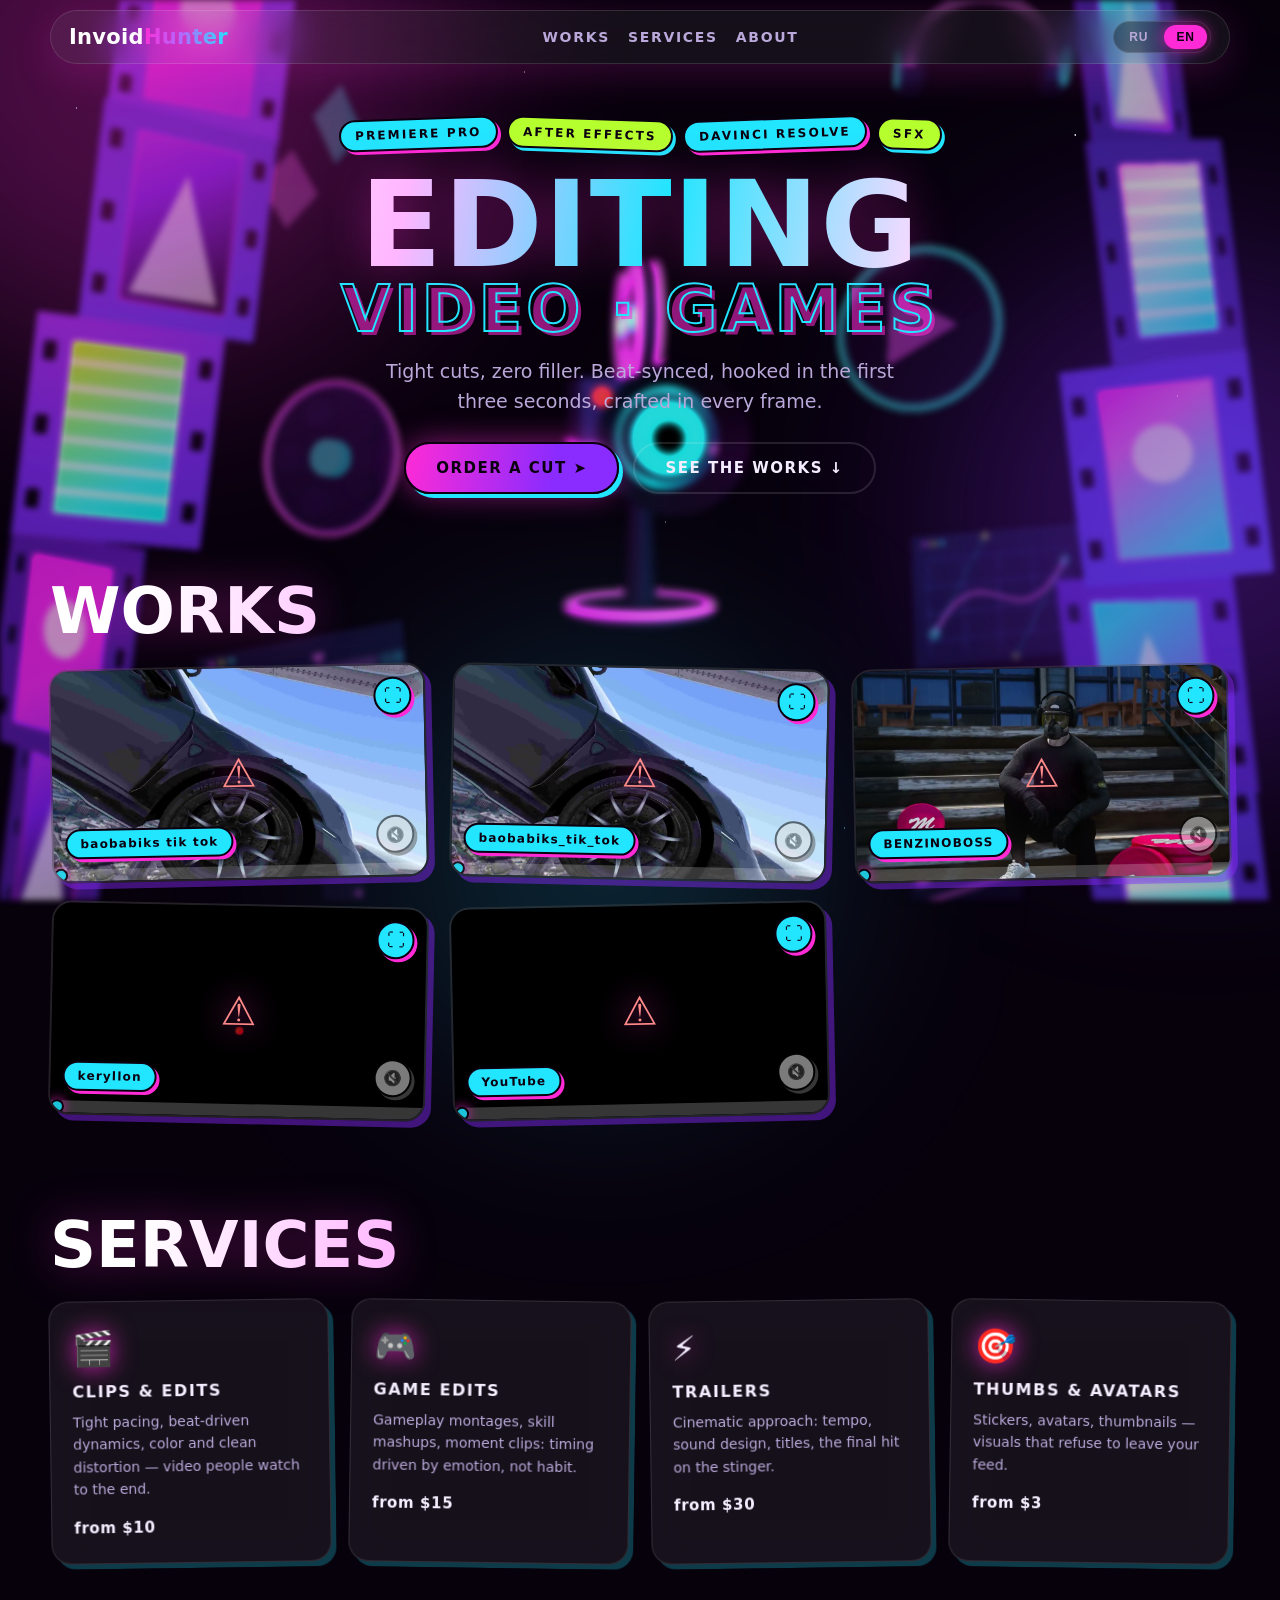
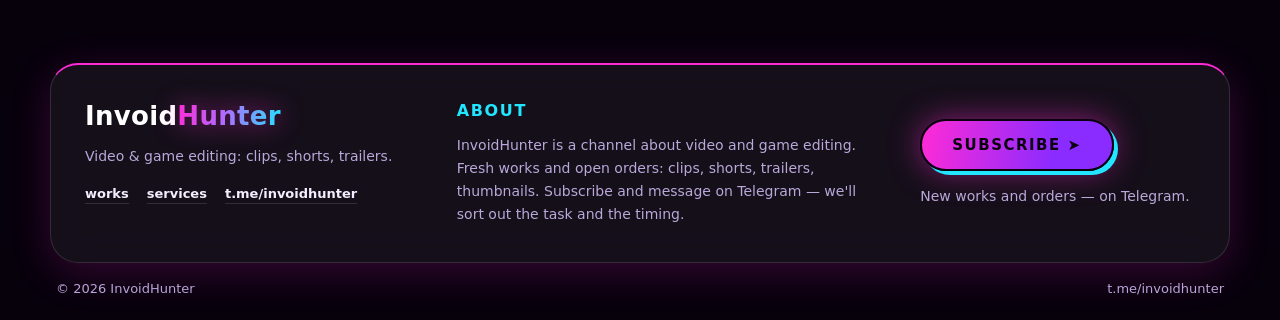
==== commit 0ca2444d: "Add files via upload" ====
--- a/index.html
+++ b/index.html
@@ -1,164 +1,164 @@
-<!DOCTYPE html>
-<html lang="ru">
-<head>
-<meta charset="utf-8">
-<meta http-equiv="Cache-Control" content="no-cache, no-store, must-revalidate">
-<meta http-equiv="Pragma" content="no-cache">
-<meta http-equiv="Expires" content="0">
-<script>
-/* сброс кеша при каждом заходе: css/js грузятся с уникальным ?v=, плюс чистим Cache Storage и service worker'ы */
-window.__BUST = Date.now();
-(function () {
-  try {
-    if (window.caches) caches.keys().then(function (ks) { ks.forEach(function (k) { caches.delete(k); }); });
-    if (navigator.serviceWorker) navigator.serviceWorker.getRegistrations().then(function (rs) { rs.forEach(function (r) { r.unregister(); }); });
-  } catch (e) { /* не критично */ }
-  document.write('<link rel="stylesheet" href="styles.css?v=' + window.__BUST + '">');
-})();
-</script>
-<noscript><link rel="stylesheet" href="styles.css"></noscript>
-<meta name="viewport" content="width=device-width, initial-scale=1">
-<title>InvoidHunter — монтаж видео и игр</title>
-<meta name="description" content="Монтаж видео и игр: клипы, шорты, трейлеры. Канал t.me/invoidhunter — живые примеры работ.">
-<meta property="og:title" content="InvoidHunter — монтаж видео и игр">
-<meta property="og:description" content="Клипы, шорты, трейлеры — плотный рез, бит в синхроне, хук за 3 секунды.">
-<meta property="og:type" content="website">
-<link rel="icon" type="image/png" href="favicon.png">
-<script type="application/json" id="media-list-fallback">[{"name":"baobabiks_tik_tok.mp4"},{"name":"baobabiks_tik_tok.jpg"},{"name":"BENZINOBOSS.mp4"},{"name":"BENZINOBOSS.jpg"},{"name":"keryllon.mp4"},{"name":"keryllon.jpg"}]</script>
-</head>
-<body>
-
-<!-- 3D-плёнка по бокам (film3d.js): фон, блюр, реагирует на скролл -->
-<div class="film3d" id="film3d" aria-hidden="true"></div>
-<!-- 3D-камера: фон-«глаз», следит за курсором (camera3d.js) — до блобов, чтобы они перекрывали её -->
-<div class="cam3d" id="cam3d" aria-hidden="true"></div>
-<div class="blob blob-1" aria-hidden="true"></div>
-<div class="blob blob-2" aria-hidden="true"></div>
-<div class="blob blob-3" aria-hidden="true"></div>
-<div class="stars" aria-hidden="true"></div>
-
-<!-- слева: 3D-камера, следит за курсором (camera3d.js) · справа: таймлайн с REC -->
-<aside class="rail rail-right" aria-hidden="true">
-  <span class="rec"><i></i>REC</span>
-  <div class="track"><div class="playhead"></div></div>
-  <span class="timecode" id="timecode">00:00:00</span>
-</aside>
-
-<header class="topbar glass">
-  <a class="logo" href="#top" aria-label="InvoidHunter"><b>Invoid</b><i>Hunter</i></a>
-  <nav class="nav" aria-label="main">
-    <a href="#works" data-i18n="nav_works">работы</a>
-    <a href="#services" data-i18n="nav_services">услуги</a>
-    <a href="#about" data-i18n="nav_about">о канале</a>
-  </nav>
-  <div class="lang" role="group" aria-label="language">
-    <button class="lang-btn" id="lang-ru" type="button">RU</button>
-    <button class="lang-btn" id="lang-en" type="button">EN</button>
-  </div>
-</header>
-
-<main id="top">
-
-  <!-- HERO -->
-  <section class="hero">
-    <div class="stickers" aria-hidden="true">
-      <span class="chip">PREMIERE PRO</span>
-      <span class="chip chip-alt">AFTER EFFECTS</span>
-      <span class="chip">DAVINCI RESOLVE</span>
-      <span class="chip chip-alt">SFX</span>
-    </div>
-    <h1 class="display">
-      <span class="line1 chrome" data-i18n="hero_l1">МОНТАЖ</span>
-      <span class="line2 outline" data-i18n="hero_l2">ВИДЕО · ИГР</span>
-    </h1>
-    <p class="hero-sub" data-i18n="hero_sub">Плотный рез без воды. Бит в синхроне, хук в первые три секунды, крафт в каждом кадре.</p>
-    <div class="hero-cta">
-      <a class="btn btn-acid" href="https://t.me/invoidhunter" target="_blank" rel="noopener" data-i18n="cta_order">ЗАКАЗАТЬ МОНТАЖ ➤</a>
-      <a class="btn btn-ghost" href="#works" data-i18n="cta_works">СМОТРЕТЬ РАБОТЫ ↓</a>
-    </div>
-  </section>
-
-  <!-- WORKS -->
-  <section id="works" class="section section-works">
-    <h2 class="h2 chrome" data-i18n="works_h">РАБОТЫ</h2>
-    <div class="grid" id="works-grid"></div>
-    <div class="empty glass" id="works-empty" hidden>
-      <p data-i18n="works_empty_1">Пока пусто. Закинь файлы (.mp4 / .webm / .png / .jpg) в папку <b>media</b> рядом с сайтом и обнови страницу.</p>
-    </div>
-  </section>
-
-  <!-- SERVICES -->
-  <section id="services" class="section">
-    <h2 class="h2 chrome" data-i18n="services_h">УСЛУГИ</h2>
-    <div class="service-grid">
-      <article class="service glass tilt-l">
-        <div class="s-icon" aria-hidden="true">🎬</div>
-        <h3 data-i18n="s1_t">КЛИПЫ И РОЛИКИ</h3>
-        <p data-i18n="s1_d">Плотный рез, динамика под бит, цвет и та самая грязь — видео, которое дожимают до конца.</p>
-        <span class="price" data-i18n="s1_p">от 1 000 ₽</span>
-      </article>
-      <article class="service glass tilt-r">
-        <div class="s-icon" aria-hidden="true">🎮</div>
-        <h3 data-i18n="s2_t">ИГРОВОЙ МОНТАЖ</h3>
-        <p data-i18n="s2_d">Летсплеи, скилл-мешапы, клипы по моментам: тайминги под эмоции, а не по шаблону.</p>
-        <span class="price" data-i18n="s2_p">от 1 500 ₽</span>
-      </article>
-      <article class="service glass tilt-l">
-        <div class="s-icon" aria-hidden="true">⚡</div>
-        <h3 data-i18n="s3_t">ТРЕЙЛЕРЫ</h3>
-        <p data-i18n="s3_d">Кинематографический подход: темп, саунд-дизайн, титры, финальный удар под стингер.</p>
-        <span class="price" data-i18n="s3_p">от 3 000 ₽</span>
-      </article>
-      <article class="service glass tilt-r">
-        <div class="s-icon" aria-hidden="true">🎯</div>
-        <h3 data-i18n="s4_t">ПРЕВЬЮ И АВАТАРЫ</h3>
-        <p data-i18n="s4_d">Стикеры, авы, миниатюры — визуал, который не отлипает от ленты.</p>
-        <span class="price" data-i18n="s4_p">от 300 ₽</span>
-      </article>
-    </div>
-  </section>
-
-</main>
-
-<!-- FOOTER (он же «о канале») -->
-<footer class="footer" id="about">
-  <div class="footer-main glass">
-    <div class="footer-col footer-brand">
-      <a class="logo" href="#top" aria-label="InvoidHunter"><b>Invoid</b><i>Hunter</i></a>
-      <p data-i18n="footer_tag">Монтаж видео и игр: клипы, шорты, трейлеры.</p>
-      <nav class="footer-links" aria-label="footer">
-        <a href="#works" data-i18n="nav_works">работы</a>
-        <a href="#services" data-i18n="nav_services">услуги</a>
-        <a href="https://t.me/invoidhunter" target="_blank" rel="noopener">t.me/invoidhunter</a>
-      </nav>
-    </div>
-
-    <div class="footer-col footer-about">
-      <h3 data-i18n="footer_about_h">О КАНАЛЕ</h3>
-      <p data-i18n="footer_about_d">InvoidHunter — канал про монтаж видео и игровых роликов. Здесь свежие работы и приём заказов: клипы, шортсы, трейлеры, превью. Подпишись и напиши в Telegram — обсудим задачу и сроки.</p>
-    </div>
-
-    <div class="footer-col footer-cta">
-      <a class="btn btn-acid" href="https://t.me/invoidhunter" target="_blank" rel="noopener" data-i18n="cta_join">ПОДПИСАТЬСЯ ➤</a>
-      <p class="footer-hint" data-i18n="footer_hint">Новые работы и заказы — в Telegram.</p>
-    </div>
-  </div>
-
-  <div class="footer-bottom">
-    <span>© <span id="year">2026</span> InvoidHunter</span>
-    <span>t.me/invoidhunter</span>
-  </div>
-</footer>
-
-<script>
-/* порядок выполнения сохраняется (async=false), каждый файл с уникальным ?v= */
-["three.min.js", "camera3d.js", "film3d.js", "app.js"].forEach(function (src) {
-  var el = document.createElement("script");
-  el.src = src + "?v=" + window.__BUST;
-  el.async = false;
-  document.body.appendChild(el);
-});
-</script>
-
-</body>
-</html>
+<!DOCTYPE html>
+<html lang="ru">
+<head>
+<meta charset="utf-8">
+<meta http-equiv="Cache-Control" content="no-cache, no-store, must-revalidate">
+<meta http-equiv="Pragma" content="no-cache">
+<meta http-equiv="Expires" content="0">
+<script>
+/* сброс кеша при каждом заходе: css/js грузятся с уникальным ?v=, плюс чистим Cache Storage и service worker'ы */
+window.__BUST = Date.now();
+(function () {
+  try {
+    if (window.caches) caches.keys().then(function (ks) { ks.forEach(function (k) { caches.delete(k); }); });
+    if (navigator.serviceWorker) navigator.serviceWorker.getRegistrations().then(function (rs) { rs.forEach(function (r) { r.unregister(); }); });
+  } catch (e) { /* не критично */ }
+  document.write('<link rel="stylesheet" href="styles.css?v=' + window.__BUST + '">');
+})();
+</script>
+<noscript><link rel="stylesheet" href="styles.css"></noscript>
+<meta name="viewport" content="width=device-width, initial-scale=1">
+<title>InvoidHunter — монтаж видео и игр</title>
+<meta name="description" content="Монтаж видео и игр: клипы, шорты, трейлеры. Канал t.me/invoidhunter — живые примеры работ.">
+<meta property="og:title" content="InvoidHunter — монтаж видео и игр">
+<meta property="og:description" content="Клипы, шорты, трейлеры — плотный рез, бит в синхроне, хук за 3 секунды.">
+<meta property="og:type" content="website">
+<link rel="icon" type="image/png" href="favicon.png">
+<script type="application/json" id="media-list-fallback">[{"name":"baobabiks_tik_tok.jpg"},{"name":"baobabiks_tik_tok.mp4"},{"name":"BENZINOBOSS.jpg"},{"name":"BENZINOBOSS.mp4"},{"name":"keryllon.jpg"},{"name":"keryllon.mp4"},{"name":"YouTube.mp4"}]</script>
+</head>
+<body>
+
+<!-- 3D-плёнка по бокам (film3d.js): фон, блюр, реагирует на скролл -->
+<div class="film3d" id="film3d" aria-hidden="true"></div>
+<!-- 3D-камера: фон-«глаз», следит за курсором (camera3d.js) — до блобов, чтобы они перекрывали её -->
+<div class="cam3d" id="cam3d" aria-hidden="true"></div>
+<div class="blob blob-1" aria-hidden="true"></div>
+<div class="blob blob-2" aria-hidden="true"></div>
+<div class="blob blob-3" aria-hidden="true"></div>
+<div class="stars" aria-hidden="true"></div>
+
+<!-- слева: 3D-камера, следит за курсором (camera3d.js) · справа: таймлайн с REC -->
+<aside class="rail rail-right" aria-hidden="true">
+  <span class="rec"><i></i>REC</span>
+  <div class="track"><div class="playhead"></div></div>
+  <span class="timecode" id="timecode">00:00:00</span>
+</aside>
+
+<header class="topbar glass">
+  <a class="logo" href="#top" aria-label="InvoidHunter"><b>Invoid</b><i>Hunter</i></a>
+  <nav class="nav" aria-label="main">
+    <a href="#works" data-i18n="nav_works">работы</a>
+    <a href="#services" data-i18n="nav_services">услуги</a>
+    <a href="#about" data-i18n="nav_about">о канале</a>
+  </nav>
+  <div class="lang" role="group" aria-label="language">
+    <button class="lang-btn" id="lang-ru" type="button">RU</button>
+    <button class="lang-btn" id="lang-en" type="button">EN</button>
+  </div>
+</header>
+
+<main id="top">
+
+  <!-- HERO -->
+  <section class="hero">
+    <div class="stickers" aria-hidden="true">
+      <span class="chip">PREMIERE PRO</span>
+      <span class="chip chip-alt">AFTER EFFECTS</span>
+      <span class="chip">DAVINCI RESOLVE</span>
+      <span class="chip chip-alt">SFX</span>
+    </div>
+    <h1 class="display">
+      <span class="line1 chrome" data-i18n="hero_l1">МОНТАЖ</span>
+      <span class="line2 outline" data-i18n="hero_l2">ВИДЕО · ИГР</span>
+    </h1>
+    <p class="hero-sub" data-i18n="hero_sub">Плотный рез без воды. Бит в синхроне, хук в первые три секунды, крафт в каждом кадре.</p>
+    <div class="hero-cta">
+      <a class="btn btn-acid" href="https://t.me/invoidhunter" target="_blank" rel="noopener" data-i18n="cta_order">ЗАКАЗАТЬ МОНТАЖ ➤</a>
+      <a class="btn btn-ghost" href="#works" data-i18n="cta_works">СМОТРЕТЬ РАБОТЫ ↓</a>
+    </div>
+  </section>
+
+  <!-- WORKS -->
+  <section id="works" class="section section-works">
+    <h2 class="h2 chrome" data-i18n="works_h">РАБОТЫ</h2>
+    <div class="grid" id="works-grid"></div>
+    <div class="empty glass" id="works-empty" hidden>
+      <p data-i18n="works_empty_1">Пока пусто. Закинь файлы (.mp4 / .webm / .png / .jpg) в папку <b>media</b> рядом с сайтом и обнови страницу.</p>
+    </div>
+  </section>
+
+  <!-- SERVICES -->
+  <section id="services" class="section">
+    <h2 class="h2 chrome" data-i18n="services_h">УСЛУГИ</h2>
+    <div class="service-grid">
+      <article class="service glass tilt-l">
+        <div class="s-icon" aria-hidden="true">🎬</div>
+        <h3 data-i18n="s1_t">КЛИПЫ И РОЛИКИ</h3>
+        <p data-i18n="s1_d">Плотный рез, динамика под бит, цвет и та самая грязь — видео, которое дожимают до конца.</p>
+        <span class="price" data-i18n="s1_p">от 1 000 ₽</span>
+      </article>
+      <article class="service glass tilt-r">
+        <div class="s-icon" aria-hidden="true">🎮</div>
+        <h3 data-i18n="s2_t">ИГРОВОЙ МОНТАЖ</h3>
+        <p data-i18n="s2_d">Летсплеи, скилл-мешапы, клипы по моментам: тайминги под эмоции, а не по шаблону.</p>
+        <span class="price" data-i18n="s2_p">от 1 500 ₽</span>
+      </article>
+      <article class="service glass tilt-l">
+        <div class="s-icon" aria-hidden="true">⚡</div>
+        <h3 data-i18n="s3_t">ТРЕЙЛЕРЫ</h3>
+        <p data-i18n="s3_d">Кинематографический подход: темп, саунд-дизайн, титры, финальный удар под стингер.</p>
+        <span class="price" data-i18n="s3_p">от 3 000 ₽</span>
+      </article>
+      <article class="service glass tilt-r">
+        <div class="s-icon" aria-hidden="true">🎯</div>
+        <h3 data-i18n="s4_t">ПРЕВЬЮ И АВАТАРЫ</h3>
+        <p data-i18n="s4_d">Стикеры, авы, миниатюры — визуал, который не отлипает от ленты.</p>
+        <span class="price" data-i18n="s4_p">от 300 ₽</span>
+      </article>
+    </div>
+  </section>
+
+</main>
+
+<!-- FOOTER (он же «о канале») -->
+<footer class="footer" id="about">
+  <div class="footer-main glass">
+    <div class="footer-col footer-brand">
+      <a class="logo" href="#top" aria-label="InvoidHunter"><b>Invoid</b><i>Hunter</i></a>
+      <p data-i18n="footer_tag">Монтаж видео и игр: клипы, шорты, трейлеры.</p>
+      <nav class="footer-links" aria-label="footer">
+        <a href="#works" data-i18n="nav_works">работы</a>
+        <a href="#services" data-i18n="nav_services">услуги</a>
+        <a href="https://t.me/invoidhunter" target="_blank" rel="noopener">t.me/invoidhunter</a>
+      </nav>
+    </div>
+
+    <div class="footer-col footer-about">
+      <h3 data-i18n="footer_about_h">О КАНАЛЕ</h3>
+      <p data-i18n="footer_about_d">InvoidHunter — канал про монтаж видео и игровых роликов. Здесь свежие работы и приём заказов: клипы, шортсы, трейлеры, превью. Подпишись и напиши в Telegram — обсудим задачу и сроки.</p>
+    </div>
+
+    <div class="footer-col footer-cta">
+      <a class="btn btn-acid" href="https://t.me/invoidhunter" target="_blank" rel="noopener" data-i18n="cta_join">ПОДПИСАТЬСЯ ➤</a>
+      <p class="footer-hint" data-i18n="footer_hint">Новые работы и заказы — в Telegram.</p>
+    </div>
+  </div>
+
+  <div class="footer-bottom">
+    <span>© <span id="year">2026</span> InvoidHunter</span>
+    <span>t.me/invoidhunter</span>
+  </div>
+</footer>
+
+<script>
+/* порядок выполнения сохраняется (async=false), каждый файл с уникальным ?v= */
+["three.min.js", "camera3d.js", "film3d.js", "app.js"].forEach(function (src) {
+  var el = document.createElement("script");
+  el.src = src + "?v=" + window.__BUST;
+  el.async = false;
+  document.body.appendChild(el);
+});
+</script>
+
+</body>
+</html>
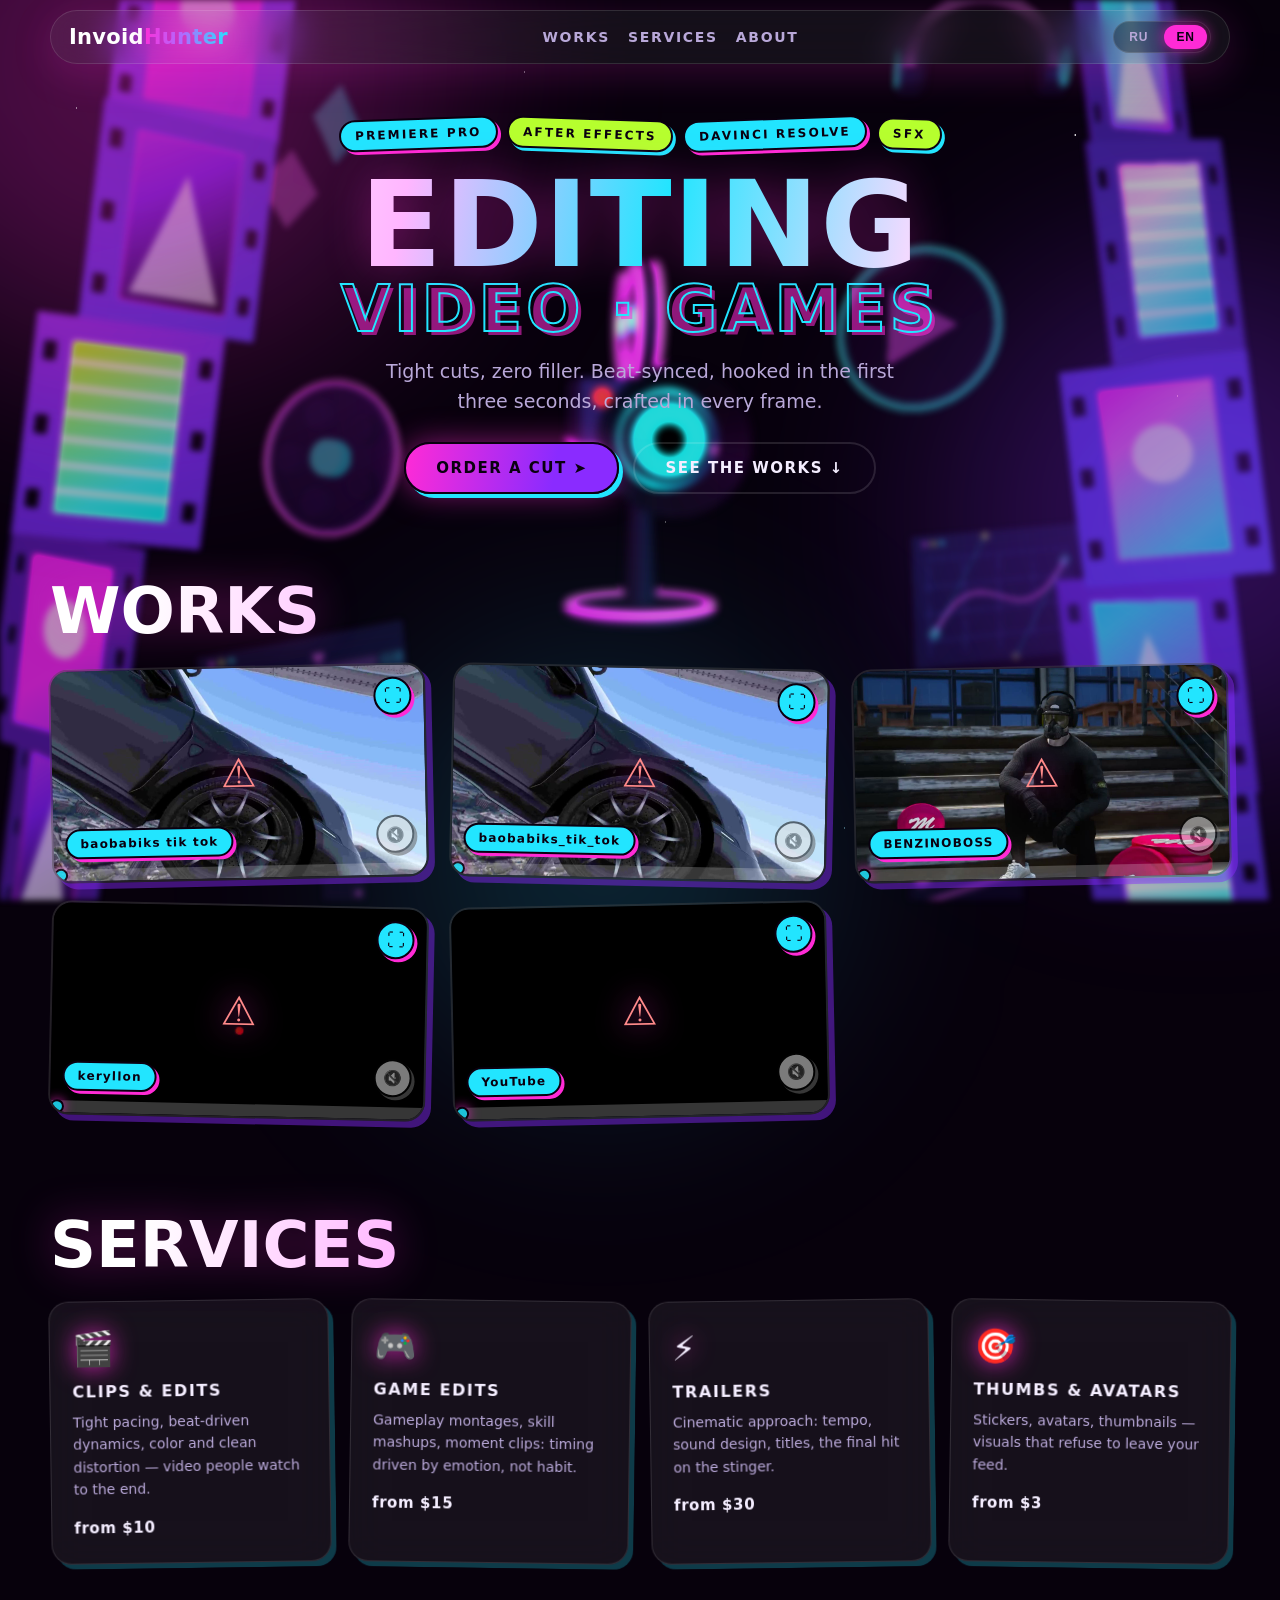
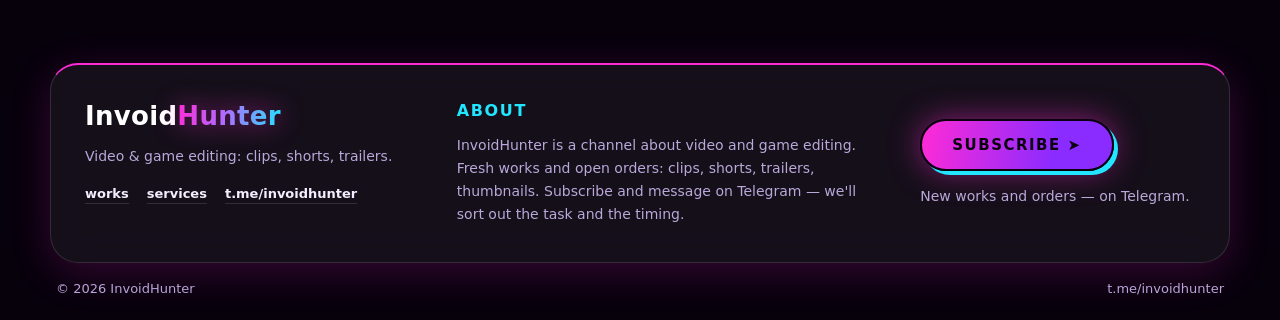
==== commit e7680b61: "Add files via upload" ====
--- a/index.html
+++ b/index.html
@@ -24,7 +24,7 @@
 <meta property="og:description" content="Клипы, шорты, трейлеры — плотный рез, бит в синхроне, хук за 3 секунды.">
 <meta property="og:type" content="website">
 <link rel="icon" type="image/png" href="favicon.png">
-<script type="application/json" id="media-list-fallback">[{"name":"baobabiks_tik_tok.jpg"},{"name":"baobabiks_tik_tok.mp4"},{"name":"BENZINOBOSS.jpg"},{"name":"BENZINOBOSS.mp4"},{"name":"keryllon.jpg"},{"name":"keryllon.mp4"},{"name":"YouTube.mp4"}]</script>
+<script type="application/json" id="media-list-fallback">[{"name":"baobabiks_tik_tok.jpg"},{"name":"baobabiks_tik_tok.mp4"},{"name":"BENZINOBOSS.jpg"},{"name":"BENZINOBOSS.mp4"},{"name":"keryllon.jpg"},{"name":"keryllon.mp4"},{"name":"Proletki.MP4"},{"name":"YouTube.mp4"},{"name":"ТикТок.mp4"}]</script>
 </head>
 <body>
 
--- a/styles.css
+++ b/styles.css
@@ -196,6 +196,27 @@
 .work-sound:hover { transform: scale(1.12); }
 .work-sound.is-off { filter: grayscale(1) opacity(.55); }
 
+.work-vol {
+  position: absolute; right: 58px; bottom: 38px;
+  width: 96px; height: 6px; border-radius: 999px;
+  -webkit-appearance: none; appearance: none;
+  background: linear-gradient(90deg, var(--lime) var(--p, 100%), rgba(255, 255, 255, .28) var(--p, 100%));
+  border: none; cursor: pointer; z-index: 3;
+  opacity: 0; transition: opacity .2s ease;
+}
+.work:hover .work-vol, .work-vol:focus-visible, .work-vol:active { opacity: 1; }
+@media (hover: none) { .work-vol { opacity: .9; } } /* на таче hover'а нет — показываем всегда */
+.work-vol::-webkit-slider-thumb {
+  -webkit-appearance: none; appearance: none;
+  width: 14px; height: 14px; border-radius: 50%;
+  background: var(--cyan); border: 2px solid var(--ink);
+  box-shadow: 0 0 10px var(--acid);
+}
+.work-vol::-moz-range-thumb {
+  width: 12px; height: 12px; border-radius: 50%;
+  background: var(--cyan); border: 2px solid var(--ink);
+}
+
 .work-fs {
   position: absolute; right: 12px; top: 12px;
   width: 38px; height: 38px; border-radius: 50%;
@@ -330,9 +351,23 @@
   pointer-events: none;
   filter: blur(4px) saturate(1.3) brightness(1.5);                  /* «глаз» из-за стекла */
   opacity: .85;
+  transition: filter .35s ease, opacity .35s ease;
 }
 .cam3d canvas { width: 100%; height: 100%; display: block; }
-html.cam-hover, html.cam-hover body { cursor: pointer; } /* курсор-«рука» над моделью камеры */
+html.cam-hover, html.cam-hover body { cursor: pointer; }
+
+/* камера схватила курсор: настоящий прячем, ловим клики, камера «выходит на передний план» */
+html.cam-grab, html.cam-grab * { cursor: none !important; }
+html.cam-grab .cam3d { filter: blur(.8px) saturate(1.35) brightness(1.3); opacity: 1; }
+/* пока камера «большая» — хост шире и камера выходит поверх контента (под шапкой и пузырём) */
+html.cam-big .cam3d { width: min(115vw, 115vh, 1500px); }
+html.cam-front .cam3d { z-index: 45; }
+.cam-lock { position: fixed; inset: 0; z-index: 9998; cursor: none; }
+.cam-cursor {
+  position: fixed; left: 0; top: 0; z-index: 9999; width: 20px; height: 28px;
+  pointer-events: none; transform-origin: 2px 2px; will-change: transform, opacity;
+  filter: drop-shadow(0 2px 3px rgba(0, 0, 0, .5));
+} /* курсор-«рука» над моделью камеры */
 
 /* ---------- 3D-плёнка по бокам: за фоном, в блюре ---------- */
 .film3d {
--- a/styles.css
+++ b/styles.css
@@ -196,6 +196,27 @@
 .work-sound:hover { transform: scale(1.12); }
 .work-sound.is-off { filter: grayscale(1) opacity(.55); }
 
+.work-vol {
+  position: absolute; right: 58px; bottom: 38px;
+  width: 96px; height: 6px; border-radius: 999px;
+  -webkit-appearance: none; appearance: none;
+  background: linear-gradient(90deg, var(--lime) var(--p, 100%), rgba(255, 255, 255, .28) var(--p, 100%));
+  border: none; cursor: pointer; z-index: 3;
+  opacity: 0; transition: opacity .2s ease;
+}
+.work:hover .work-vol, .work-vol:focus-visible, .work-vol:active { opacity: 1; }
+@media (hover: none) { .work-vol { opacity: .9; } } /* на таче hover'а нет — показываем всегда */
+.work-vol::-webkit-slider-thumb {
+  -webkit-appearance: none; appearance: none;
+  width: 14px; height: 14px; border-radius: 50%;
+  background: var(--cyan); border: 2px solid var(--ink);
+  box-shadow: 0 0 10px var(--acid);
+}
+.work-vol::-moz-range-thumb {
+  width: 12px; height: 12px; border-radius: 50%;
+  background: var(--cyan); border: 2px solid var(--ink);
+}
+
 .work-fs {
   position: absolute; right: 12px; top: 12px;
   width: 38px; height: 38px; border-radius: 50%;
@@ -330,9 +351,23 @@
   pointer-events: none;
   filter: blur(4px) saturate(1.3) brightness(1.5);                  /* «глаз» из-за стекла */
   opacity: .85;
+  transition: filter .35s ease, opacity .35s ease;
 }
 .cam3d canvas { width: 100%; height: 100%; display: block; }
-html.cam-hover, html.cam-hover body { cursor: pointer; } /* курсор-«рука» над моделью камеры */
+html.cam-hover, html.cam-hover body { cursor: pointer; }
+
+/* камера схватила курсор: настоящий прячем, ловим клики, камера «выходит на передний план» */
+html.cam-grab, html.cam-grab * { cursor: none !important; }
+html.cam-grab .cam3d { filter: blur(.8px) saturate(1.35) brightness(1.3); opacity: 1; }
+/* пока камера «большая» — хост шире и камера выходит поверх контента (под шапкой и пузырём) */
+html.cam-big .cam3d { width: min(115vw, 115vh, 1500px); }
+html.cam-front .cam3d { z-index: 45; }
+.cam-lock { position: fixed; inset: 0; z-index: 9998; cursor: none; }
+.cam-cursor {
+  position: fixed; left: 0; top: 0; z-index: 9999; width: 20px; height: 28px;
+  pointer-events: none; transform-origin: 2px 2px; will-change: transform, opacity;
+  filter: drop-shadow(0 2px 3px rgba(0, 0, 0, .5));
+} /* курсор-«рука» над моделью камеры */
 
 /* ---------- 3D-плёнка по бокам: за фоном, в блюре ---------- */
 .film3d {
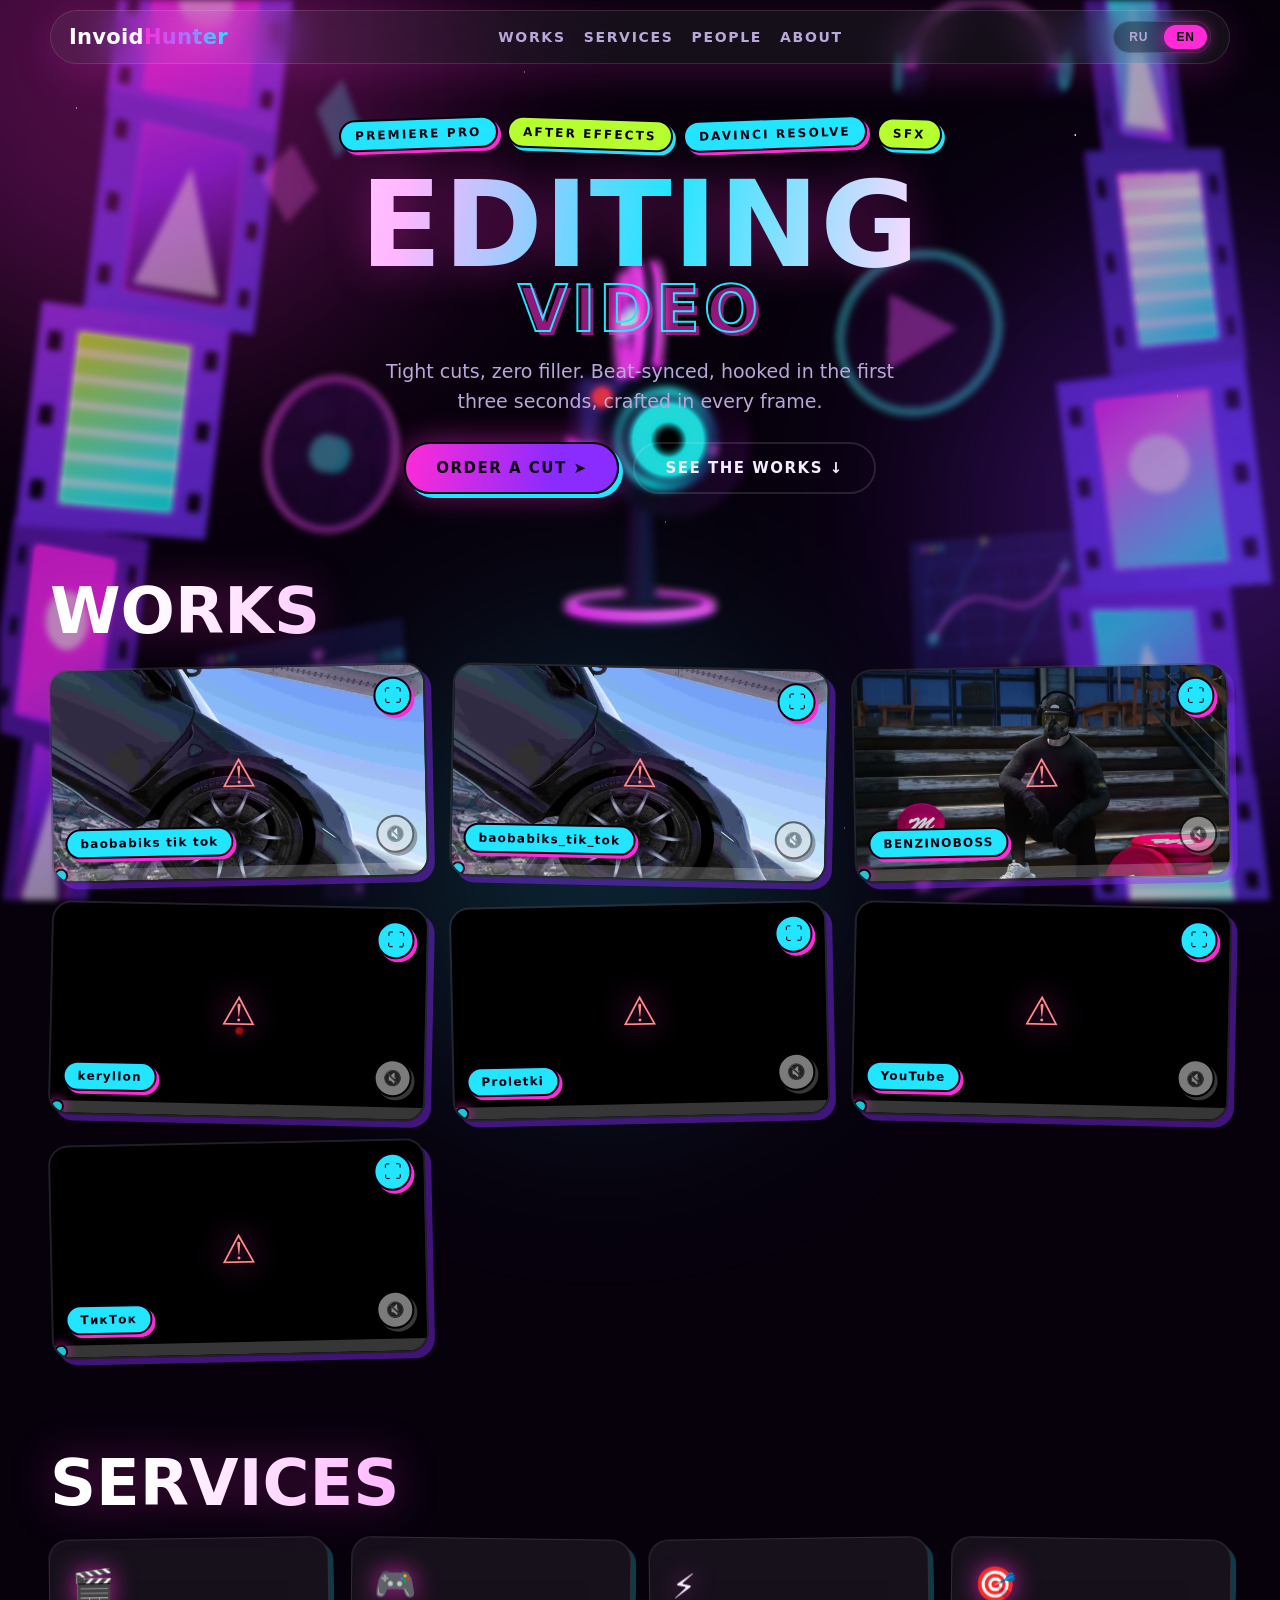
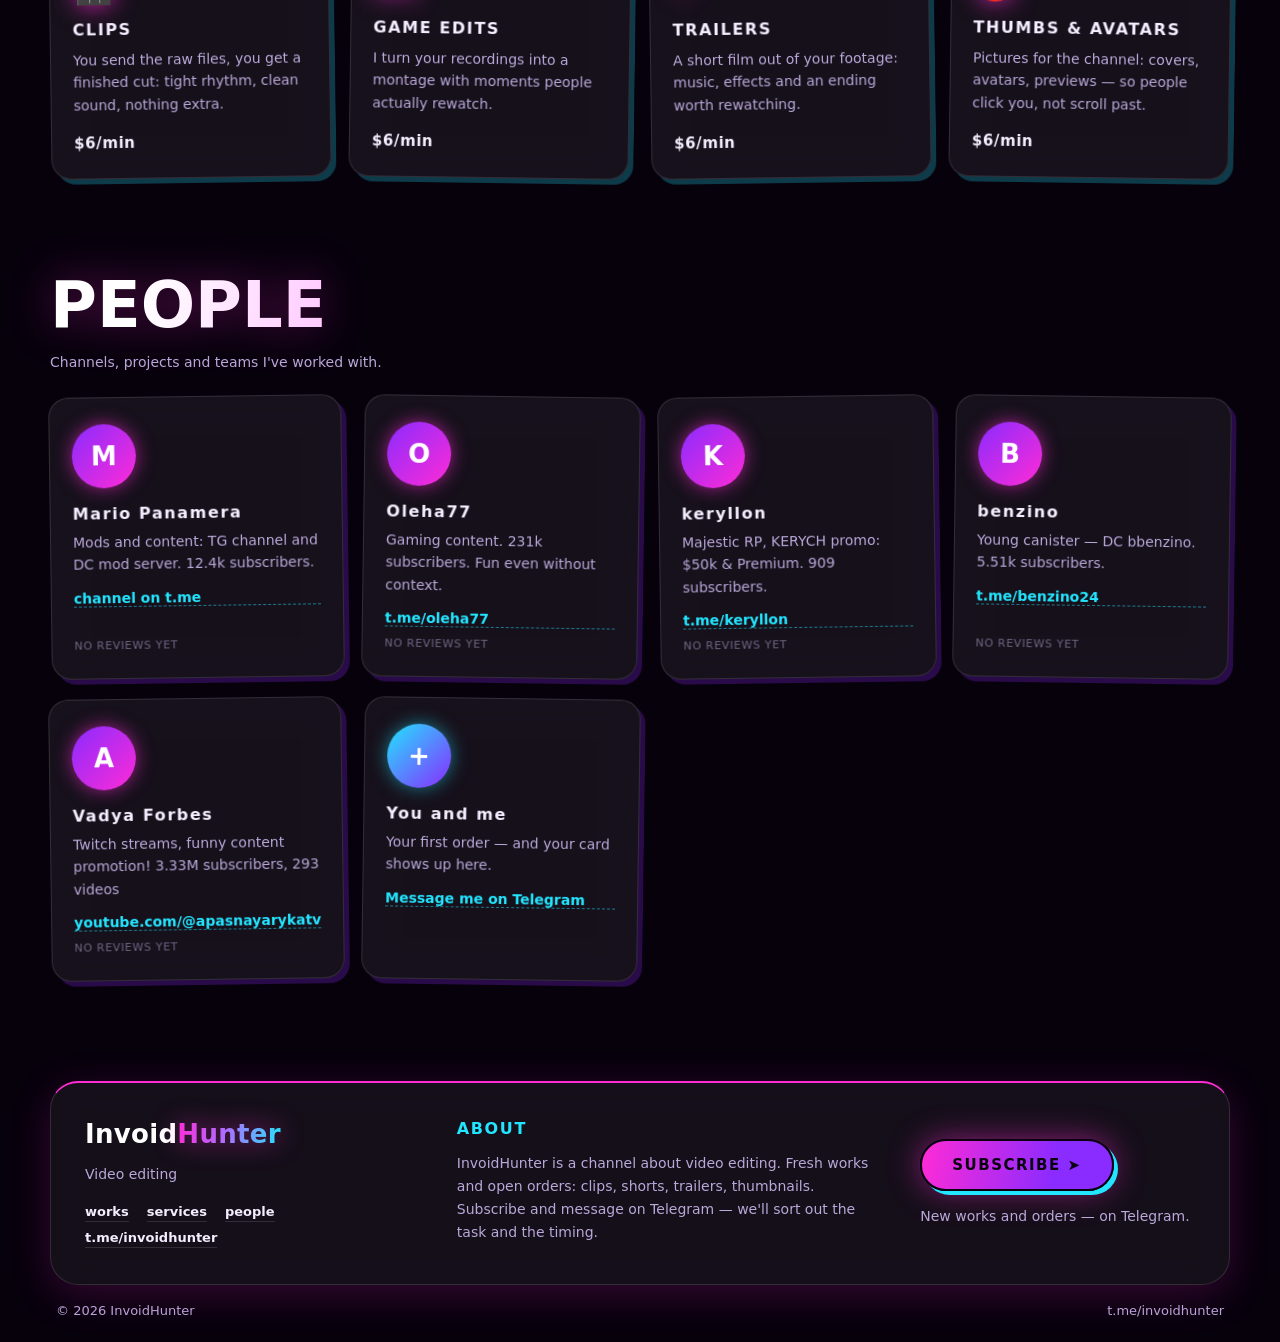
==== commit f625b4e3: "Add files via upload" ====
--- a/index.html
+++ b/index.html
@@ -18,13 +18,14 @@
 </script>
 <noscript><link rel="stylesheet" href="styles.css"></noscript>
 <meta name="viewport" content="width=device-width, initial-scale=1">
-<title>InvoidHunter — монтаж видео и игр</title>
-<meta name="description" content="Монтаж видео и игр: клипы, шорты, трейлеры. Канал t.me/invoidhunter — живые примеры работ.">
-<meta property="og:title" content="InvoidHunter — монтаж видео и игр">
+<title>InvoidHunter — монтаж видео</title>
+<meta name="description" content="Монтаж видео. Канал t.me/invoidhunter — живые примеры работ.">
+<meta property="og:title" content="InvoidHunter — монтаж видео">
 <meta property="og:description" content="Клипы, шорты, трейлеры — плотный рез, бит в синхроне, хук за 3 секунды.">
 <meta property="og:type" content="website">
 <link rel="icon" type="image/png" href="favicon.png">
-<script type="application/json" id="media-list-fallback">[{"name":"baobabiks_tik_tok.jpg"},{"name":"baobabiks_tik_tok.mp4"},{"name":"BENZINOBOSS.jpg"},{"name":"BENZINOBOSS.mp4"},{"name":"keryllon.jpg"},{"name":"keryllon.mp4"},{"name":"Proletki.MP4"},{"name":"YouTube.mp4"},{"name":"ТикТок.mp4"}]</script>
+<script type="application/json" id="media-list-fallback">[{"name":"baobabiks tik tok.jpg"},{"name":"baobabiks tik tok.mp4"},{"name":"BENZINOBOSS.jpg"},{"name":"BENZINOBOSS.mp4"},{"name":"keryllon.jpg"},{"name":"keryllon.mp4"},{"name":"Proletki.MP4"},{"name":"YouTube.mp4"},{"name":"Апасный Канал.mp4"},{"name":"ТикТок.mp4"}]</script>
+<script type="application/json" id="people-fallback">{"mariopanamera":{"avatar":"avatars/mariopanamera.jpg","reviews":["reviews/mariopanamera/1.png"]},"oleha77":{"avatar":"avatars/oleha77.jpg","reviews":["reviews/oleha77/1.png"]},"keryllon":{"avatar":"avatars/keryllon.jpg","reviews":["reviews/keryllon/1.png"]},"benzino24":{"avatar":"avatars/benzino24.jpg","reviews":["reviews/benzino24/1.png"]},"apasnayarykatv":{"avatar":"avatars/apasnayarykatv.jpg","reviews":["reviews/apasnayarykatv/1.png"]}}</script>
 </head>
 <body>
 
@@ -49,6 +50,7 @@
   <nav class="nav" aria-label="main">
     <a href="#works" data-i18n="nav_works">работы</a>
     <a href="#services" data-i18n="nav_services">услуги</a>
+    <a href="#people" data-i18n="nav_people">люди</a>
     <a href="#about" data-i18n="nav_about">о канале</a>
   </nav>
   <div class="lang" role="group" aria-label="language">
@@ -69,7 +71,7 @@
     </div>
     <h1 class="display">
       <span class="line1 chrome" data-i18n="hero_l1">МОНТАЖ</span>
-      <span class="line2 outline" data-i18n="hero_l2">ВИДЕО · ИГР</span>
+      <span class="line2 outline" data-i18n="hero_l2">ВИДЕО</span>
     </h1>
     <p class="hero-sub" data-i18n="hero_sub">Плотный рез без воды. Бит в синхроне, хук в первые три секунды, крафт в каждом кадре.</p>
     <div class="hero-cta">
@@ -93,27 +95,73 @@
     <div class="service-grid">
       <article class="service glass tilt-l">
         <div class="s-icon" aria-hidden="true">🎬</div>
-        <h3 data-i18n="s1_t">КЛИПЫ И РОЛИКИ</h3>
-        <p data-i18n="s1_d">Плотный рез, динамика под бит, цвет и та самая грязь — видео, которое дожимают до конца.</p>
-        <span class="price" data-i18n="s1_p">от 1 000 ₽</span>
+        <h3 data-i18n="s1_t">КЛИПЫ</h3>
+        <p data-i18n="s1_d">Присылаешь исходники — получаешь готовый ролик: чёткий ритм, чистый звук, ничего лишнего.</p>
+        <span class="price" data-i18n="s1_p">500 ₽/мин</span>
       </article>
       <article class="service glass tilt-r">
         <div class="s-icon" aria-hidden="true">🎮</div>
-        <h3 data-i18n="s2_t">ИГРОВОЙ МОНТАЖ</h3>
-        <p data-i18n="s2_d">Летсплеи, скилл-мешапы, клипы по моментам: тайминги под эмоции, а не по шаблону.</p>
-        <span class="price" data-i18n="s2_p">от 1 500 ₽</span>
+        <h3 data-i18n="s2_t">МОНТАЖ ИГР</h3>
+        <p data-i18n="s2_d">Из твоих записей делаю нарезку с моментами, которые реально хочется пересмотреть.</p>
+        <span class="price" data-i18n="s2_p">500 ₽/мин</span>
       </article>
       <article class="service glass tilt-l">
         <div class="s-icon" aria-hidden="true">⚡</div>
         <h3 data-i18n="s3_t">ТРЕЙЛЕРЫ</h3>
-        <p data-i18n="s3_d">Кинематографический подход: темп, саунд-дизайн, титры, финальный удар под стингер.</p>
-        <span class="price" data-i18n="s3_p">от 3 000 ₽</span>
+        <p data-i18n="s3_d">Короткое кино из твоего материала: музыка, эффекты и концовка, после которой хочется пересмотреть.</p>
+        <span class="price" data-i18n="s3_p">500 ₽/мин</span>
       </article>
       <article class="service glass tilt-r">
         <div class="s-icon" aria-hidden="true">🎯</div>
         <h3 data-i18n="s4_t">ПРЕВЬЮ И АВАТАРЫ</h3>
-        <p data-i18n="s4_d">Стикеры, авы, миниатюры — визуал, который не отлипает от ленты.</p>
-        <span class="price" data-i18n="s4_p">от 300 ₽</span>
+        <p data-i18n="s4_d">Картинки для канала: обложки, аватарки, превью — чтобы на тебя кликали, а не пролистывали.</p>
+        <span class="price" data-i18n="s4_p">500 ₽/мин</span>
+      </article>
+    </div>
+  </section>
+
+  <!-- PEOPLE -->
+  <section id="people" class="section">
+    <h2 class="h2 chrome" data-i18n="people_h">ЛЮДИ</h2>
+    <p class="section-sub" data-i18n="people_sub">С кем я работал: каналы, проекты, команды.</p>
+    <div class="people-grid">
+      <!-- FILL: впиши реальных людей — name, role, ссылку, инициал для аватарки.
+           data-key = имя папки в reviews/ и имя файла в avatars/ -->
+      <article class="person glass tilt-l" data-key="mariopanamera">
+        <div class="p-avatar"><img src="avatars/mariopanamera.jpg" alt="" loading="lazy" onerror="this.remove()"><span aria-hidden="true">M</span></div>
+        <h3 data-i18n="pe1_t">Mario Panamera</h3>
+        <p data-i18n="pe1_d" class="p-role">Моды и контент: ТГ-канал и DC-сервер с модами. 12,4 тыс. подписчиков.</p>
+        <a class="p-link" data-i18n="pe1_l" href="https://t.me/+JAsY7bmVdQwyMzJi" target="_blank" rel="noopener">t.me канала</a>
+      </article>
+      <article class="person glass tilt-r" data-key="oleha77">
+        <div class="p-avatar"><img src="avatars/oleha77.jpg" alt="" loading="lazy" onerror="this.remove()"><span aria-hidden="true">O</span></div>
+        <h3 data-i18n="pe2_t">Oleha77</h3>
+        <p data-i18n="pe2_d" class="p-role">Игровой контент. 231 тыс. подписчиков. С Олегом весело даже без контекста.</p>
+        <a class="p-link" data-i18n="pe2_l" href="https://t.me/oleha77" target="_blank" rel="noopener">t.me/oleha77</a>
+      </article>
+      <article class="person glass tilt-l" data-key="keryllon">
+        <div class="p-avatar"><img src="avatars/keryllon.jpg" alt="" loading="lazy" onerror="this.remove()"><span aria-hidden="true">K</span></div>
+        <h3 data-i18n="pe3_t">keryllon</h3>
+        <p data-i18n="pe3_d" class="p-role">Majestic RP, промо KERYCH: 50.000$ и Premium. 909 подписчиков.</p>
+        <a class="p-link" data-i18n="pe3_l" href="https://t.me/keryllon" target="_blank" rel="noopener">t.me/keryllon</a>
+      </article>
+      <article class="person glass tilt-r" data-key="benzino24">
+        <div class="p-avatar"><img src="avatars/benzino24.jpg" alt="" loading="lazy" onerror="this.remove()"><span aria-hidden="true">B</span></div>
+        <h3 data-i18n="pe4_t">benzino</h3>
+        <p data-i18n="pe4_d" class="p-role">Молодая канистра — DC bbenzino. 5,51 тыс. подписчиков.</p>
+        <a class="p-link" data-i18n="pe4_l" href="https://t.me/benzino24" target="_blank" rel="noopener">t.me/benzino24</a>
+      </article>
+      <article class="person glass tilt-l" data-key="apasnayarykatv">
+        <div class="p-avatar"><img src="avatars/apasnayarykatv.jpg" alt="" loading="lazy" onerror="this.remove()"><span aria-hidden="true">A</span></div>
+        <h3 data-i18n="pe5_t">Вадя Форбс</h3>
+        <p data-i18n="pe5_d" class="p-role">Стримы на твиче, продвижения смешного контента! 3,33 млн подписчиков 293 видео</p>
+        <a class="p-link" data-i18n="pe5_l" href="https://www.youtube.com/@apasnayarykatv" target="_blank" rel="noopener">youtube.com/@apasnayarykatv</a>
+      </article>
+      <article class="person glass person-cta tilt-r">
+        <div class="p-avatar"><span aria-hidden="true">+</span></div>
+        <h3 data-i18n="pe6_t">Ты и я</h3>
+        <p data-i18n="pe6_d" class="p-role">Первый заказ — и здесь появится твоя карточка.</p>
+        <a class="p-link" href="https://t.me/invoidhunter" target="_blank" rel="noopener" data-i18n="pe6_l">Напиши в Telegram</a>
       </article>
     </div>
   </section>
@@ -125,17 +173,18 @@
   <div class="footer-main glass">
     <div class="footer-col footer-brand">
       <a class="logo" href="#top" aria-label="InvoidHunter"><b>Invoid</b><i>Hunter</i></a>
-      <p data-i18n="footer_tag">Монтаж видео и игр: клипы, шорты, трейлеры.</p>
+      <p data-i18n="footer_tag">Монтаж видео</p>
       <nav class="footer-links" aria-label="footer">
         <a href="#works" data-i18n="nav_works">работы</a>
         <a href="#services" data-i18n="nav_services">услуги</a>
+        <a href="#people" data-i18n="nav_people">люди</a>
         <a href="https://t.me/invoidhunter" target="_blank" rel="noopener">t.me/invoidhunter</a>
       </nav>
     </div>
 
     <div class="footer-col footer-about">
       <h3 data-i18n="footer_about_h">О КАНАЛЕ</h3>
-      <p data-i18n="footer_about_d">InvoidHunter — канал про монтаж видео и игровых роликов. Здесь свежие работы и приём заказов: клипы, шортсы, трейлеры, превью. Подпишись и напиши в Telegram — обсудим задачу и сроки.</p>
+      <p data-i18n="footer_about_d">InvoidHunter — канал про монтаж видео. Здесь свежие работы и приём заказов: клипы, шортсы, трейлеры, превью. Подпишись и напиши в Telegram — обсудим задачу и сроки.</p>
     </div>
 
     <div class="footer-col footer-cta">
--- a/styles.css
+++ b/styles.css
@@ -18,6 +18,13 @@
 }
 
 * { margin: 0; padding: 0; box-sizing: border-box; }
+
+/* текст не выделяется (двойной/тройной клик, протяжка, Ctrl+A), но всё кликается как обычно */
+html, body, body * {
+  -webkit-user-select: none; -moz-user-select: none; user-select: none;
+  -webkit-touch-callout: none;
+}
+img, a, video { -webkit-user-drag: none; user-drag: none; }
 html { scroll-behavior: smooth; }
 body {
   background: var(--bg);
@@ -27,6 +34,14 @@
   min-height: 100vh;
 }
 ::selection { background: var(--acid); color: var(--ink); }
+
+/* текст не выделяется (клики, ссылки и кнопки работают как обычно) */
+html, body, body * {
+  -webkit-user-select: none; user-select: none;
+  -webkit-touch-callout: none;                 /* iOS: без меню копирования по долгому тапу */
+  -webkit-tap-highlight-color: transparent;
+}
+a, img, video { -webkit-user-drag: none; }
 :focus-visible { outline: 2px solid var(--cyan); outline-offset: 3px; }
 
 /* ---------- background ---------- */
@@ -153,7 +168,7 @@
 .h2 { font-size: clamp(38px, 6vw, 64px); font-weight: 900; margin-bottom: 18px; }
 
 /* ---------- works ---------- */
-.grid { display: grid; grid-template-columns: repeat(3, 1fr); gap: 24px; }
+.grid { display: grid; grid-template-columns: repeat(3, 1fr); gap: 24px; align-items: start; }
 
 .work {
   --tilt: -1.2deg;
@@ -171,6 +186,60 @@
 .work.is-visible { opacity: 1; translate: 0 0; }
 .work:hover { rotate: 0deg; scale: 1.015; border-color: var(--acid); box-shadow: 8px 8px 0 rgba(255, 43, 214, .5); }
 
+/* лайтбокс */
+.lightbox {
+  position: fixed; inset: 0; z-index: 9000;
+  display: flex; align-items: center; justify-content: center;
+  padding: 24px;
+  background: rgba(4, 2, 10, .9);
+  backdrop-filter: blur(6px);
+  opacity: 0; pointer-events: none;
+  transition: opacity .2s ease;
+}
+.lightbox.open { opacity: 1; pointer-events: auto; }
+.lb-img {
+  max-width: min(92vw, 900px); max-height: 88vh;
+  width: auto; height: auto;
+  border-radius: 16px; border: 2px solid var(--cyan);
+  box-shadow: 0 0 60px rgba(34, 229, 255, .35);
+  background: #000;
+}
+.lb-close {
+  position: absolute; top: 18px; right: 20px;
+  width: 46px; height: 46px; border-radius: 50%;
+  border: 2px solid var(--ink); cursor: pointer;
+  background: var(--acid); color: var(--ink);
+  font-size: 26px; line-height: 1; font-weight: 900;
+  box-shadow: 3px 3px 0 var(--cyan);
+}
+.lb-close:hover { transform: scale(1.08); }
+.lb-nav {
+  position: absolute; top: 50%; transform: translateY(-50%);
+  width: 52px; height: 52px; border-radius: 50%;
+  border: 2px solid var(--ink); cursor: pointer;
+  background: var(--cyan); color: var(--ink);
+  font-size: 30px; line-height: 1; font-weight: 900;
+  box-shadow: 3px 3px 0 var(--acid);
+}
+.lb-prev { left: 18px; }
+.lb-next { right: 18px; }
+.lb-nav:hover { transform: translateY(-50%) scale(1.08); }
+.lb-nav[hidden] { display: none; }
+.lb-count {
+  position: absolute; bottom: 18px; left: 50%; transform: translateX(-50%);
+  font-size: 12px; font-weight: 700; letter-spacing: .12em;
+  color: var(--txt); background: rgba(10, 6, 20, .7);
+  padding: 5px 12px; border-radius: 999px; border: 1px solid var(--line);
+}
+.lb-count[hidden] { display: none; }
+body.lb-lock { overflow: hidden; }
+@media (max-width: 640px) {
+  .lb-nav { width: 42px; height: 42px; font-size: 24px; }
+  .lb-prev { left: 8px; }
+  .lb-next { right: 8px; }
+  .lb-img { max-width: 94vw; max-height: 80vh; }
+}
+
 .work video, .work img { width: 100%; display: block; aspect-ratio: 16 / 9; object-fit: cover; background: #000; }
 
 .work-label {
@@ -303,6 +372,74 @@
   font-weight: 700; font-size: 15px; letter-spacing: .04em;
   color: var(--txt);
 }
+
+/* ---------- people ---------- */
+.section-sub { color: var(--muted); font-size: 14px; margin: -6px 0 26px; }
+
+.people-grid { display: grid; grid-template-columns: repeat(4, 1fr); gap: 20px; }
+
+.person {
+  --tilt: -.8deg;
+  --dx: 0px; --dy: 0px; --rz: 0deg;
+  border-radius: 20px; padding: 26px 22px;
+  box-shadow: 5px 5px 0 rgba(138, 43, 255, .25);
+  rotate: var(--tilt);
+  transform: translate(var(--dx), var(--dy)) rotate(var(--rz));
+  opacity: 0; translate: 0 24px;
+  transition: opacity .6s ease, translate .6s ease, transform .18s ease-out, box-shadow .25s ease;
+  will-change: transform;
+}
+.person.tilt-r { --tilt: .8deg; }
+.person.is-visible { opacity: 1; translate: 0 0; }
+.person:hover { box-shadow: 0 14px 44px rgba(138, 43, 255, .35); }
+.person:hover .p-avatar { animation: wiggle .5s ease-in-out infinite alternate; }
+
+.p-avatar {
+  width: 64px; height: 64px; border-radius: 50%;
+  display: flex; align-items: center; justify-content: center;
+  font-weight: 900; font-size: 26px; color: #fff;
+  background: linear-gradient(135deg, #8a2bff, #ff2bd6);
+  box-shadow: 0 0 18px rgba(255, 43, 214, .6);
+  margin-bottom: 16px;
+  position: relative; overflow: hidden;        /* фото-аватарка обрезается ровно кругом */
+}
+.p-avatar img {
+  position: absolute; inset: 0;               /* фото накрывает инициал; нет файла -> onerror -> видна буква */
+  width: 100%; height: 100%;
+  object-fit: cover;
+  z-index: 1;
+}
+.p-avatar span { position: relative; }        /* инициал под фото или поверх, если фото нет */
+.person h3 { font-size: 16px; font-weight: 900; letter-spacing: .1em; margin-bottom: 8px; color: var(--txt); }
+.p-role { color: var(--muted); font-size: 14px; line-height: 1.6; margin-bottom: 14px; }
+.p-link {
+  display: inline-block;
+  color: #22e5ff; font-weight: 700; font-size: 14px;
+  text-decoration: none; border-bottom: 1px dashed rgba(34, 229, 255, .5);
+}
+.p-link:hover { color: #ff2bd6; border-bottom-color: rgba(255, 43, 214, .6); }
+
+.person-cta .p-avatar { background: linear-gradient(135deg, #22e5ff, #8a2bff); box-shadow: 0 0 18px rgba(34, 229, 255, .5); }
+
+/* ---------- отзывы под карточкой человека (только фото-скрины) ---------- */
+.person { display: flex; flex-direction: column; }
+.person-reviews {
+  display: flex; flex-wrap: wrap; gap: 8px;
+  margin-top: auto;            /* прижимаем к низу, карточки в ряду разной высоты */
+  padding-top: 14px;
+}
+.person-reviews.is-empty { padding-top: 10px; }
+.pr-none { font-size: 11px; letter-spacing: .06em; text-transform: uppercase; color: var(--muted); opacity: .55; }
+
+.pr-shot {
+  width: 68px; height: 68px; padding: 0; cursor: pointer;
+  border-radius: 12px; overflow: hidden;
+  border: 2px solid var(--line); background: rgba(0, 0, 0, .4);
+  transition: transform .18s ease, border-color .18s ease, box-shadow .18s ease;
+}
+.pr-shot:hover { transform: translateY(-3px) scale(1.05); border-color: var(--acid); box-shadow: 0 8px 22px rgba(255, 43, 214, .45); }
+.pr-shot:focus-visible { outline: 2px solid var(--cyan); outline-offset: 2px; }
+.pr-shot img { width: 100%; height: 100%; object-fit: cover; display: block; }
 
 /* чипы в hero шевелятся (анимируем translate/rotate, базовый rotate не ломается) */
 @keyframes shimmy {
@@ -443,12 +580,13 @@
 @media (max-width: 1000px) {
   .grid { grid-template-columns: repeat(2, 1fr); }
   .service-grid { grid-template-columns: repeat(2, 1fr); }
+  .people-grid { grid-template-columns: repeat(2, 1fr); }
   .footer-main { grid-template-columns: 1fr 1fr; }
   .footer-about { grid-column: 1 / -1; order: 3; }
 }
 @media (max-width: 640px) {
   .nav { display: none; }
-  .grid, .service-grid, .footer-main { grid-template-columns: 1fr; }
+  .grid, .service-grid, .people-grid, .footer-main { grid-template-columns: 1fr; }
   .footer-about { grid-column: auto; order: 0; }
   .topbar { top: 8px; }
   .footer-main { padding: 28px 22px; }
@@ -458,7 +596,8 @@
 @media (prefers-reduced-motion: reduce) {
   html { scroll-behavior: auto; }
   .chip:hover, .service:hover .s-icon, .rec i { animation: none; }
-  .work, .service { opacity: 1; translate: none; transition: none; }
+  .work, .service, .person, .work-item { opacity: 1; translate: none; transition: none; }
+  .wr-shot:hover, .lb-close:hover { transform: none; }
   .service { transform: none; }
   .cam-bubble { transition: none; }
 }
--- a/styles.css
+++ b/styles.css
@@ -18,6 +18,13 @@
 }
 
 * { margin: 0; padding: 0; box-sizing: border-box; }
+
+/* текст не выделяется (двойной/тройной клик, протяжка, Ctrl+A), но всё кликается как обычно */
+html, body, body * {
+  -webkit-user-select: none; -moz-user-select: none; user-select: none;
+  -webkit-touch-callout: none;
+}
+img, a, video { -webkit-user-drag: none; user-drag: none; }
 html { scroll-behavior: smooth; }
 body {
   background: var(--bg);
@@ -27,6 +34,14 @@
   min-height: 100vh;
 }
 ::selection { background: var(--acid); color: var(--ink); }
+
+/* текст не выделяется (клики, ссылки и кнопки работают как обычно) */
+html, body, body * {
+  -webkit-user-select: none; user-select: none;
+  -webkit-touch-callout: none;                 /* iOS: без меню копирования по долгому тапу */
+  -webkit-tap-highlight-color: transparent;
+}
+a, img, video { -webkit-user-drag: none; }
 :focus-visible { outline: 2px solid var(--cyan); outline-offset: 3px; }
 
 /* ---------- background ---------- */
@@ -153,7 +168,7 @@
 .h2 { font-size: clamp(38px, 6vw, 64px); font-weight: 900; margin-bottom: 18px; }
 
 /* ---------- works ---------- */
-.grid { display: grid; grid-template-columns: repeat(3, 1fr); gap: 24px; }
+.grid { display: grid; grid-template-columns: repeat(3, 1fr); gap: 24px; align-items: start; }
 
 .work {
   --tilt: -1.2deg;
@@ -171,6 +186,60 @@
 .work.is-visible { opacity: 1; translate: 0 0; }
 .work:hover { rotate: 0deg; scale: 1.015; border-color: var(--acid); box-shadow: 8px 8px 0 rgba(255, 43, 214, .5); }
 
+/* лайтбокс */
+.lightbox {
+  position: fixed; inset: 0; z-index: 9000;
+  display: flex; align-items: center; justify-content: center;
+  padding: 24px;
+  background: rgba(4, 2, 10, .9);
+  backdrop-filter: blur(6px);
+  opacity: 0; pointer-events: none;
+  transition: opacity .2s ease;
+}
+.lightbox.open { opacity: 1; pointer-events: auto; }
+.lb-img {
+  max-width: min(92vw, 900px); max-height: 88vh;
+  width: auto; height: auto;
+  border-radius: 16px; border: 2px solid var(--cyan);
+  box-shadow: 0 0 60px rgba(34, 229, 255, .35);
+  background: #000;
+}
+.lb-close {
+  position: absolute; top: 18px; right: 20px;
+  width: 46px; height: 46px; border-radius: 50%;
+  border: 2px solid var(--ink); cursor: pointer;
+  background: var(--acid); color: var(--ink);
+  font-size: 26px; line-height: 1; font-weight: 900;
+  box-shadow: 3px 3px 0 var(--cyan);
+}
+.lb-close:hover { transform: scale(1.08); }
+.lb-nav {
+  position: absolute; top: 50%; transform: translateY(-50%);
+  width: 52px; height: 52px; border-radius: 50%;
+  border: 2px solid var(--ink); cursor: pointer;
+  background: var(--cyan); color: var(--ink);
+  font-size: 30px; line-height: 1; font-weight: 900;
+  box-shadow: 3px 3px 0 var(--acid);
+}
+.lb-prev { left: 18px; }
+.lb-next { right: 18px; }
+.lb-nav:hover { transform: translateY(-50%) scale(1.08); }
+.lb-nav[hidden] { display: none; }
+.lb-count {
+  position: absolute; bottom: 18px; left: 50%; transform: translateX(-50%);
+  font-size: 12px; font-weight: 700; letter-spacing: .12em;
+  color: var(--txt); background: rgba(10, 6, 20, .7);
+  padding: 5px 12px; border-radius: 999px; border: 1px solid var(--line);
+}
+.lb-count[hidden] { display: none; }
+body.lb-lock { overflow: hidden; }
+@media (max-width: 640px) {
+  .lb-nav { width: 42px; height: 42px; font-size: 24px; }
+  .lb-prev { left: 8px; }
+  .lb-next { right: 8px; }
+  .lb-img { max-width: 94vw; max-height: 80vh; }
+}
+
 .work video, .work img { width: 100%; display: block; aspect-ratio: 16 / 9; object-fit: cover; background: #000; }
 
 .work-label {
@@ -303,6 +372,74 @@
   font-weight: 700; font-size: 15px; letter-spacing: .04em;
   color: var(--txt);
 }
+
+/* ---------- people ---------- */
+.section-sub { color: var(--muted); font-size: 14px; margin: -6px 0 26px; }
+
+.people-grid { display: grid; grid-template-columns: repeat(4, 1fr); gap: 20px; }
+
+.person {
+  --tilt: -.8deg;
+  --dx: 0px; --dy: 0px; --rz: 0deg;
+  border-radius: 20px; padding: 26px 22px;
+  box-shadow: 5px 5px 0 rgba(138, 43, 255, .25);
+  rotate: var(--tilt);
+  transform: translate(var(--dx), var(--dy)) rotate(var(--rz));
+  opacity: 0; translate: 0 24px;
+  transition: opacity .6s ease, translate .6s ease, transform .18s ease-out, box-shadow .25s ease;
+  will-change: transform;
+}
+.person.tilt-r { --tilt: .8deg; }
+.person.is-visible { opacity: 1; translate: 0 0; }
+.person:hover { box-shadow: 0 14px 44px rgba(138, 43, 255, .35); }
+.person:hover .p-avatar { animation: wiggle .5s ease-in-out infinite alternate; }
+
+.p-avatar {
+  width: 64px; height: 64px; border-radius: 50%;
+  display: flex; align-items: center; justify-content: center;
+  font-weight: 900; font-size: 26px; color: #fff;
+  background: linear-gradient(135deg, #8a2bff, #ff2bd6);
+  box-shadow: 0 0 18px rgba(255, 43, 214, .6);
+  margin-bottom: 16px;
+  position: relative; overflow: hidden;        /* фото-аватарка обрезается ровно кругом */
+}
+.p-avatar img {
+  position: absolute; inset: 0;               /* фото накрывает инициал; нет файла -> onerror -> видна буква */
+  width: 100%; height: 100%;
+  object-fit: cover;
+  z-index: 1;
+}
+.p-avatar span { position: relative; }        /* инициал под фото или поверх, если фото нет */
+.person h3 { font-size: 16px; font-weight: 900; letter-spacing: .1em; margin-bottom: 8px; color: var(--txt); }
+.p-role { color: var(--muted); font-size: 14px; line-height: 1.6; margin-bottom: 14px; }
+.p-link {
+  display: inline-block;
+  color: #22e5ff; font-weight: 700; font-size: 14px;
+  text-decoration: none; border-bottom: 1px dashed rgba(34, 229, 255, .5);
+}
+.p-link:hover { color: #ff2bd6; border-bottom-color: rgba(255, 43, 214, .6); }
+
+.person-cta .p-avatar { background: linear-gradient(135deg, #22e5ff, #8a2bff); box-shadow: 0 0 18px rgba(34, 229, 255, .5); }
+
+/* ---------- отзывы под карточкой человека (только фото-скрины) ---------- */
+.person { display: flex; flex-direction: column; }
+.person-reviews {
+  display: flex; flex-wrap: wrap; gap: 8px;
+  margin-top: auto;            /* прижимаем к низу, карточки в ряду разной высоты */
+  padding-top: 14px;
+}
+.person-reviews.is-empty { padding-top: 10px; }
+.pr-none { font-size: 11px; letter-spacing: .06em; text-transform: uppercase; color: var(--muted); opacity: .55; }
+
+.pr-shot {
+  width: 68px; height: 68px; padding: 0; cursor: pointer;
+  border-radius: 12px; overflow: hidden;
+  border: 2px solid var(--line); background: rgba(0, 0, 0, .4);
+  transition: transform .18s ease, border-color .18s ease, box-shadow .18s ease;
+}
+.pr-shot:hover { transform: translateY(-3px) scale(1.05); border-color: var(--acid); box-shadow: 0 8px 22px rgba(255, 43, 214, .45); }
+.pr-shot:focus-visible { outline: 2px solid var(--cyan); outline-offset: 2px; }
+.pr-shot img { width: 100%; height: 100%; object-fit: cover; display: block; }
 
 /* чипы в hero шевелятся (анимируем translate/rotate, базовый rotate не ломается) */
 @keyframes shimmy {
@@ -443,12 +580,13 @@
 @media (max-width: 1000px) {
   .grid { grid-template-columns: repeat(2, 1fr); }
   .service-grid { grid-template-columns: repeat(2, 1fr); }
+  .people-grid { grid-template-columns: repeat(2, 1fr); }
   .footer-main { grid-template-columns: 1fr 1fr; }
   .footer-about { grid-column: 1 / -1; order: 3; }
 }
 @media (max-width: 640px) {
   .nav { display: none; }
-  .grid, .service-grid, .footer-main { grid-template-columns: 1fr; }
+  .grid, .service-grid, .people-grid, .footer-main { grid-template-columns: 1fr; }
   .footer-about { grid-column: auto; order: 0; }
   .topbar { top: 8px; }
   .footer-main { padding: 28px 22px; }
@@ -458,7 +596,8 @@
 @media (prefers-reduced-motion: reduce) {
   html { scroll-behavior: auto; }
   .chip:hover, .service:hover .s-icon, .rec i { animation: none; }
-  .work, .service { opacity: 1; translate: none; transition: none; }
+  .work, .service, .person, .work-item { opacity: 1; translate: none; transition: none; }
+  .wr-shot:hover, .lb-close:hover { transform: none; }
   .service { transform: none; }
   .cam-bubble { transition: none; }
 }
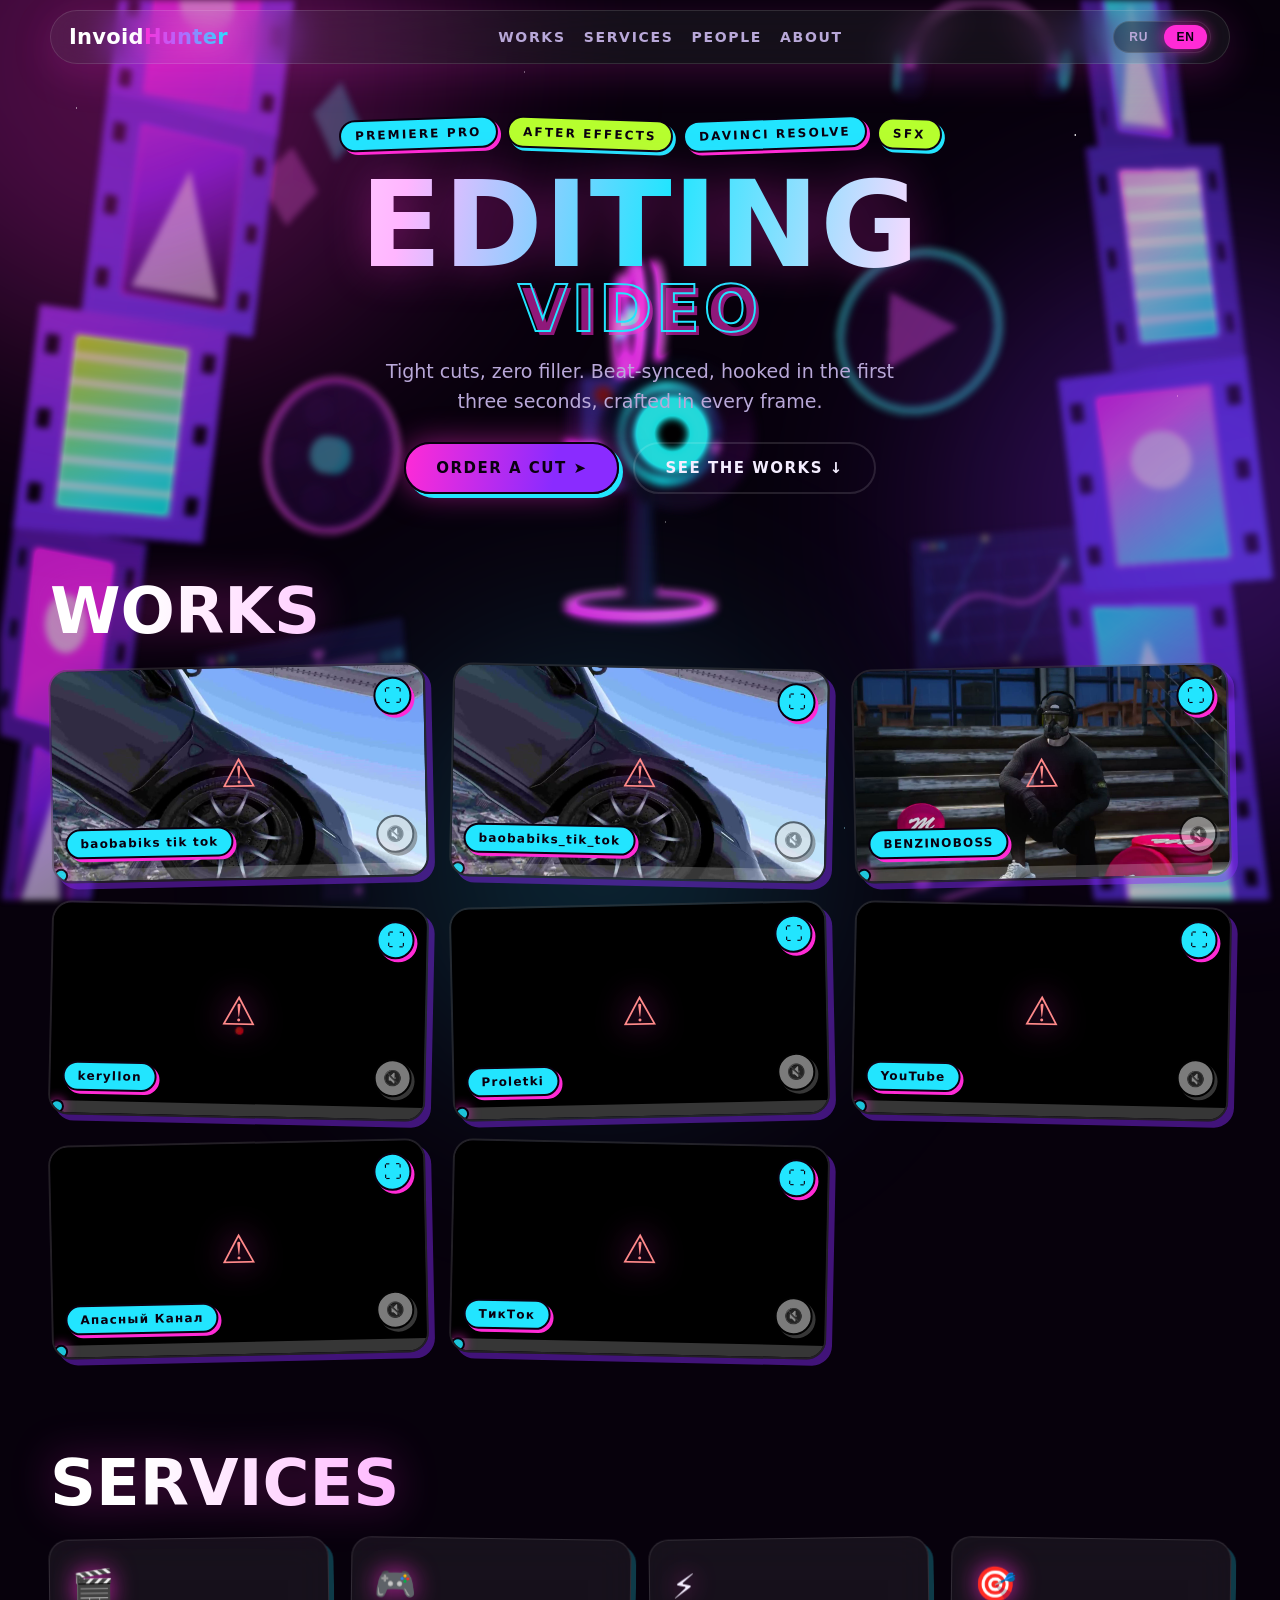
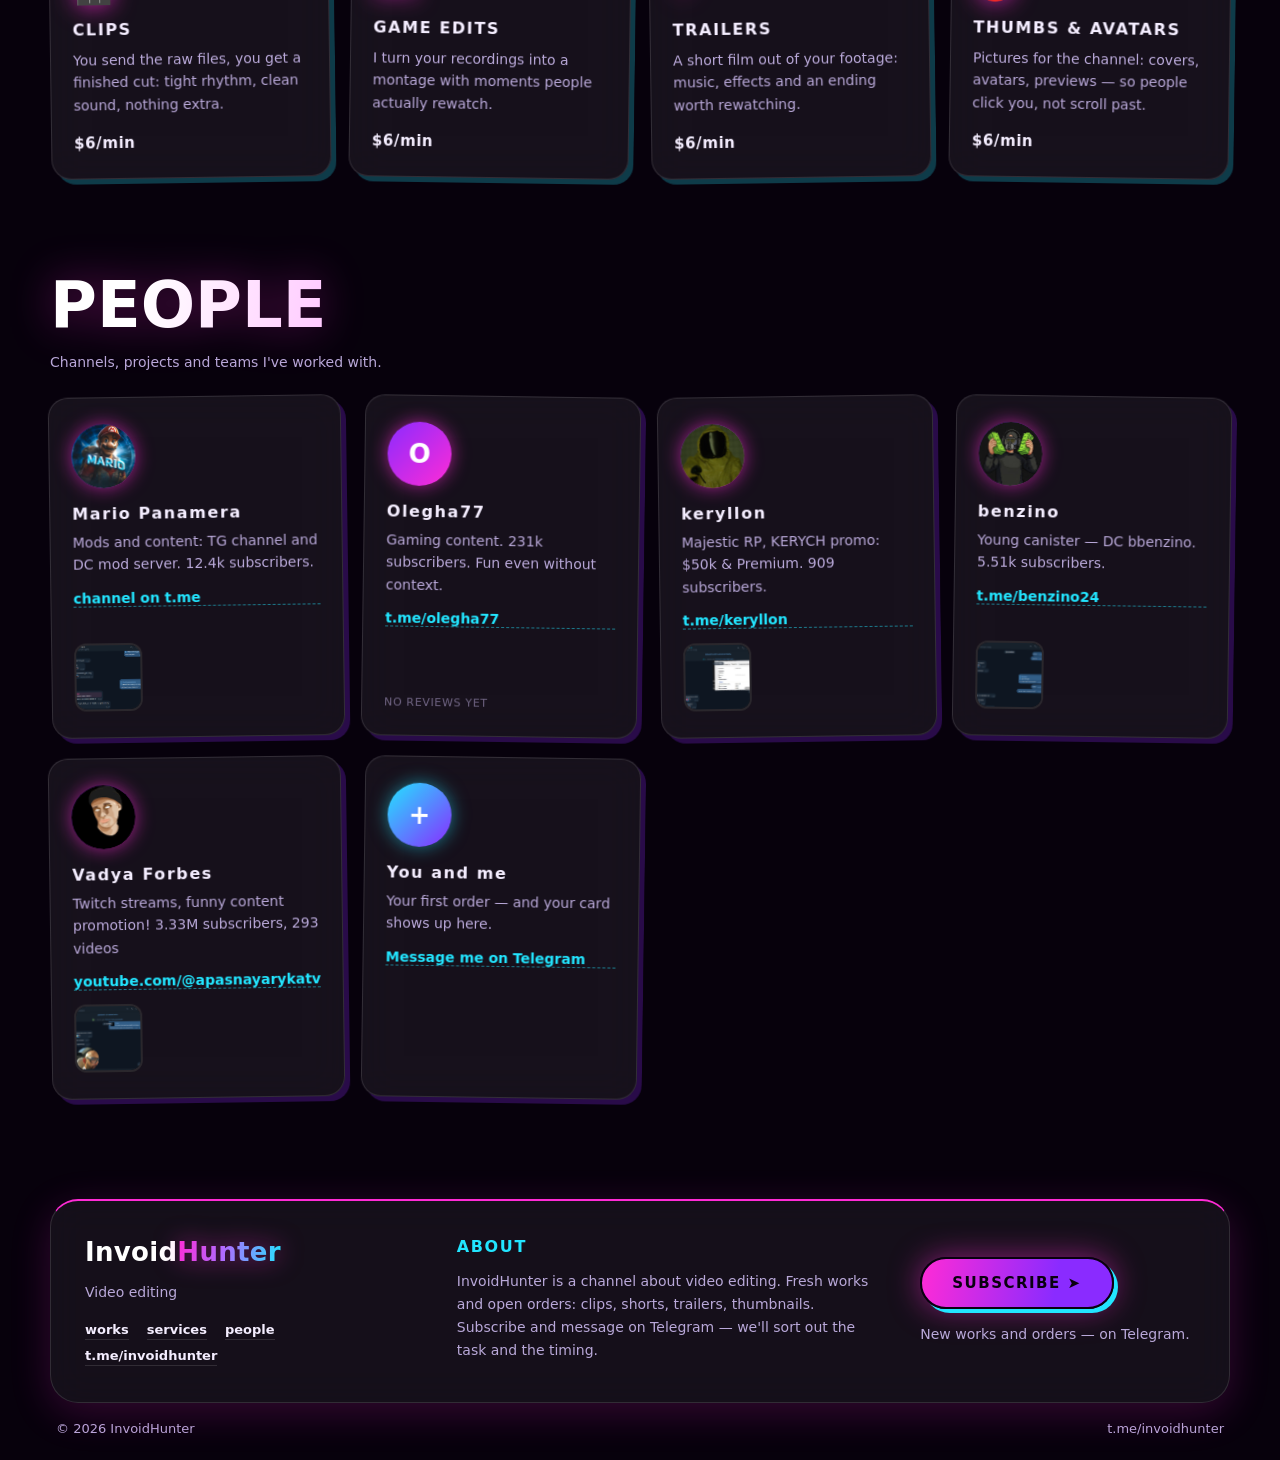
==== commit 4c97f627: "Add files via upload" ====
--- a/index.html
+++ b/index.html
@@ -25,7 +25,7 @@
 <meta property="og:type" content="website">
 <link rel="icon" type="image/png" href="favicon.png">
 <script type="application/json" id="media-list-fallback">[{"name":"baobabiks tik tok.jpg"},{"name":"baobabiks tik tok.mp4"},{"name":"BENZINOBOSS.jpg"},{"name":"BENZINOBOSS.mp4"},{"name":"keryllon.jpg"},{"name":"keryllon.mp4"},{"name":"Proletki.MP4"},{"name":"YouTube.mp4"},{"name":"Апасный Канал.mp4"},{"name":"ТикТок.mp4"}]</script>
-<script type="application/json" id="people-fallback">{"mariopanamera":{"avatar":"avatars/mariopanamera.jpg","reviews":["reviews/mariopanamera/1.png"]},"oleha77":{"avatar":"avatars/oleha77.jpg","reviews":["reviews/oleha77/1.png"]},"keryllon":{"avatar":"avatars/keryllon.jpg","reviews":["reviews/keryllon/1.png"]},"benzino24":{"avatar":"avatars/benzino24.jpg","reviews":["reviews/benzino24/1.png"]},"apasnayarykatv":{"avatar":"avatars/apasnayarykatv.jpg","reviews":["reviews/apasnayarykatv/1.png"]}}</script>
+<script type="application/json" id="people-fallback">{"mariopanamera":{"avatar":"avatars/mariopanamera.jpg","reviews":["reviews/mariopanamera/1.png"]},"olegha77":{"avatar":"avatars/olegha77.jpg","reviews":["reviews/olegha77/1.png"]},"keryllon":{"avatar":"avatars/keryllon.jpg","reviews":["reviews/keryllon/1.png"]},"benzino24":{"avatar":"avatars/benzino24.jpg","reviews":["reviews/benzino24/1.png"]},"apasnayarykatv":{"avatar":"avatars/apasnayarykatv.jpg","reviews":["reviews/apasnayarykatv/1.png"]}}</script>
 </head>
 <body>
 
@@ -133,11 +133,11 @@
         <p data-i18n="pe1_d" class="p-role">Моды и контент: ТГ-канал и DC-сервер с модами. 12,4 тыс. подписчиков.</p>
         <a class="p-link" data-i18n="pe1_l" href="https://t.me/+JAsY7bmVdQwyMzJi" target="_blank" rel="noopener">t.me канала</a>
       </article>
-      <article class="person glass tilt-r" data-key="oleha77">
-        <div class="p-avatar"><img src="avatars/oleha77.jpg" alt="" loading="lazy" onerror="this.remove()"><span aria-hidden="true">O</span></div>
-        <h3 data-i18n="pe2_t">Oleha77</h3>
+      <article class="person glass tilt-r" data-key="olegha77">
+        <div class="p-avatar"><img src="avatars/olegha77.jpg" alt="" loading="lazy" onerror="this.remove()"><span aria-hidden="true">O</span></div>
+        <h3 data-i18n="pe2_t">Olegha77</h3>
         <p data-i18n="pe2_d" class="p-role">Игровой контент. 231 тыс. подписчиков. С Олегом весело даже без контекста.</p>
-        <a class="p-link" data-i18n="pe2_l" href="https://t.me/oleha77" target="_blank" rel="noopener">t.me/oleha77</a>
+        <a class="p-link" data-i18n="pe2_l" href="https://t.me/olegha77" target="_blank" rel="noopener">t.me/olegha77</a>
       </article>
       <article class="person glass tilt-l" data-key="keryllon">
         <div class="p-avatar"><img src="avatars/keryllon.jpg" alt="" loading="lazy" onerror="this.remove()"><span aria-hidden="true">K</span></div>
